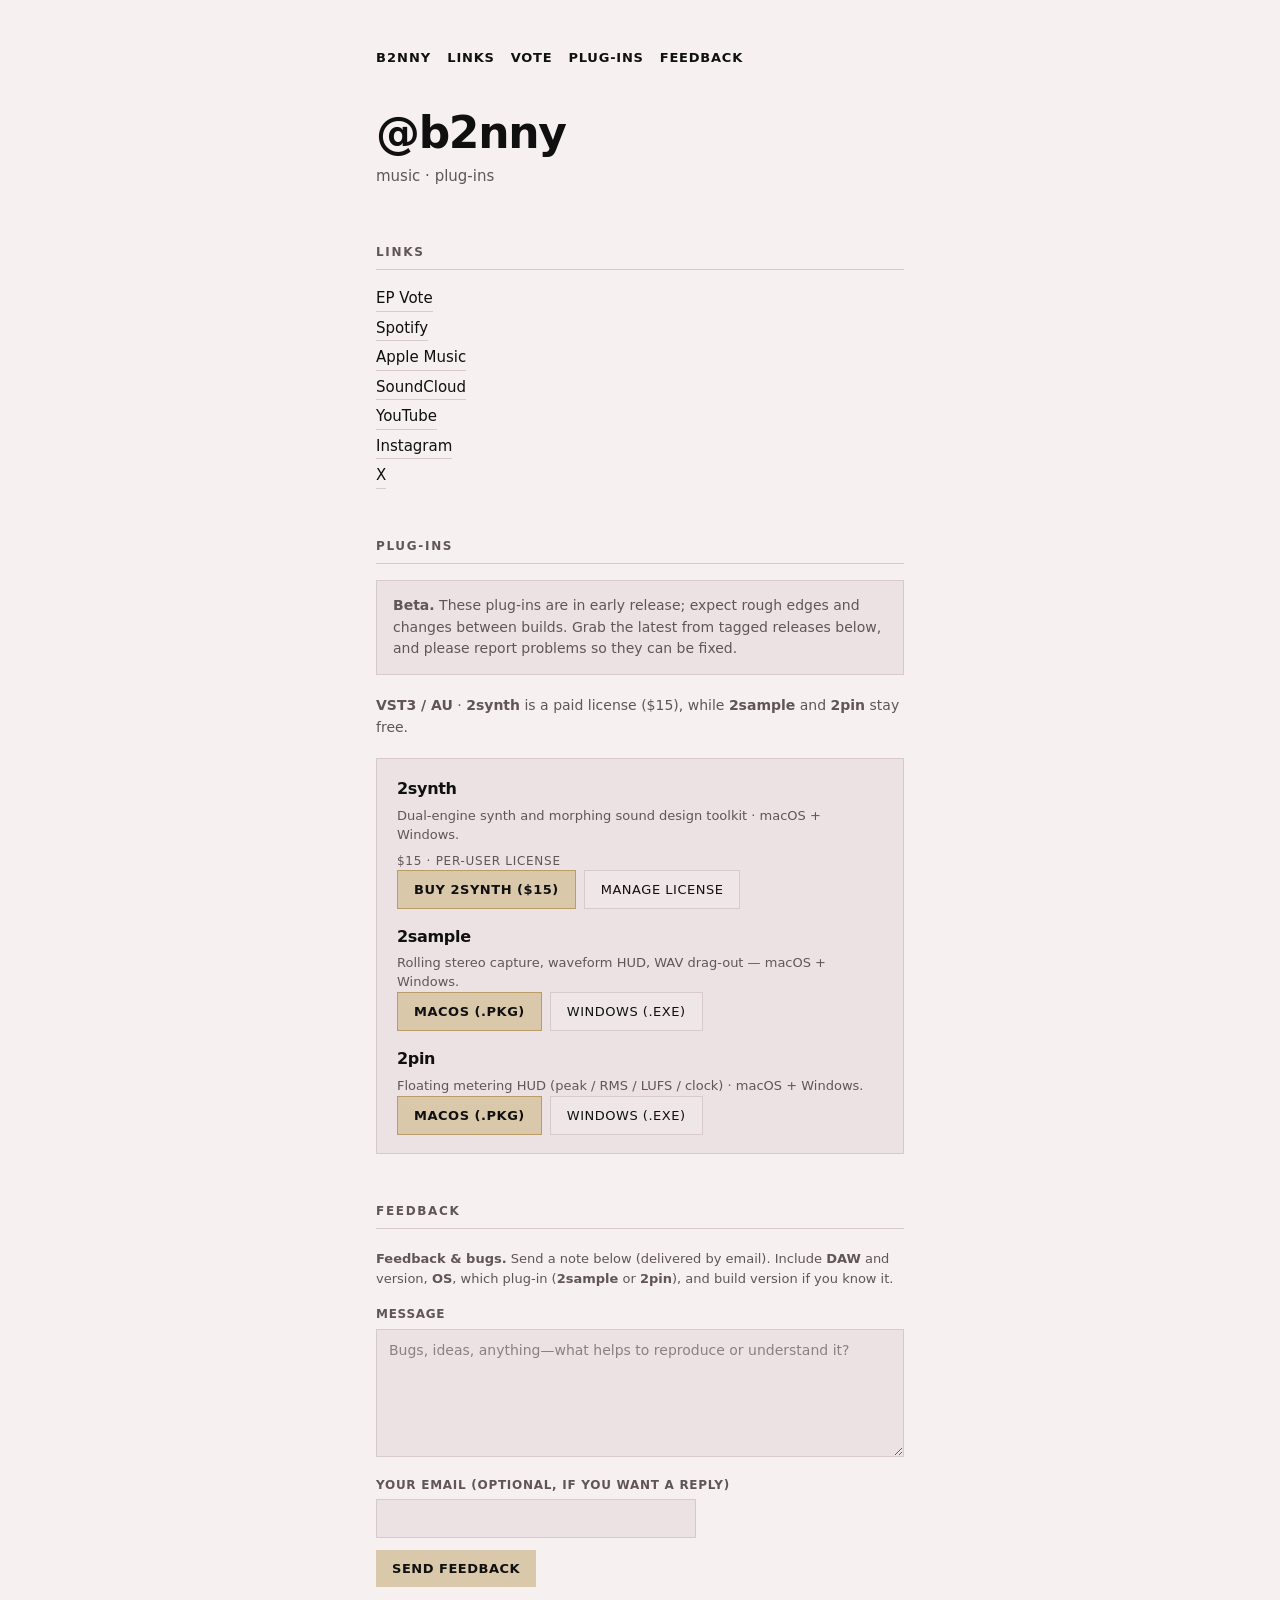
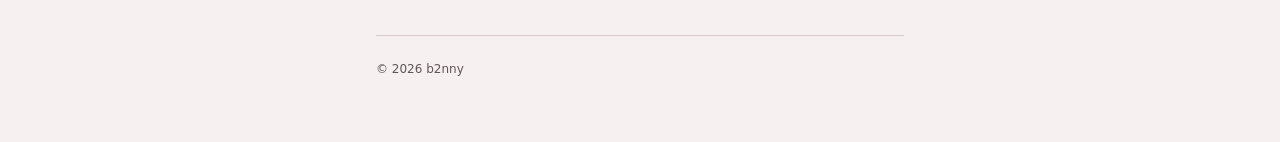
==== index.html @ 55141c44 "Apply random cohesive themes site-wide and remove custom cursor" ====
<!DOCTYPE html>
<html lang="en">
<head>
  <meta charset="utf-8" />
  <meta name="viewport" content="width=device-width, initial-scale=1" />
  <title>b2nny</title>
  <meta name="description" content="b2nny — links and beta 2Plugins (2sample, 2pin) VST3/AU downloads. Report bugs and ideas on GitHub." />
  <meta name="theme-color" content="#f2f0ed" />
  <meta name="robots" content="index,follow" />
  <link rel="canonical" href="https://b2nny.com/" />
  <meta property="og:type" content="website" />
  <meta property="og:site_name" content="b2nny" />
  <meta property="og:url" content="https://b2nny.com/" />
  <meta property="og:title" content="b2nny" />
  <meta property="og:description" content="Links and beta 2Plugins downloads. Feedback welcome on GitHub." />
  <meta property="og:image" content="https://b2nny.com/Screenshot%202025-10-23%20180721.png" />
  <meta name="twitter:card" content="summary_large_image" />
  <meta name="twitter:title" content="b2nny" />
  <meta name="twitter:description" content="Links and beta 2Plugins downloads. Feedback welcome on GitHub." />
  <!-- Add your UUID from https://web3forms.com (no activation page for visitors) -->
  <meta name="b2nny-web3forms-access-key" content="2c10aa19-7c0e-404c-968b-5209ef019692" />
  <meta name="b2nny-2synth-checkout-url" content="https://buy.stripe.com/28EfZh1k73YWacIekP1B600" />
  <meta name="b2nny-2synth-license-url" content="https://b2nny.com/license.html" />
  <script src="/theme.js"></script>
  <link rel="icon" href="data:image/svg+xml,%3Csvg xmlns='http://www.w3.org/2000/svg' viewBox='0 0 32 32'%3E%3Crect width='32' height='32' fill='%23fff' stroke='%23000' stroke-width='2'/%3E%3Cpath d='M8 20c4 4 12 4 16 0' fill='none' stroke='%23000' stroke-width='2' stroke-linecap='round'/%3E%3Ccircle cx='12' cy='12' r='2' fill='%23000'/%3E%3Ccircle cx='20' cy='12' r='2' fill='%23000'/%3E%3C/svg%3E" />
  <style>
    :root {
      --bg: #f2f0ed;
      --fg: #101010;
      --muted: #5f5953;
      --line: #d7d1ca;
      --line-strong: #bdb3a7;
      --surface: #e5e1dc;
      --surface-alt: #cac2b9;
      --accent-soft: #d8d0c8;
      --accent: #bdb3a7;
      --accent-strong: #9f9385;
      --control-bg: #e5e1dc;
      --control-bg-hover: #d8d0c8;
      --control-border: #d7d1ca;
      --control-border-strong: #bdb3a7;
      --control-focus: #9f9385;
      --ease: cubic-bezier(0.22, 1, 0.36, 1);
    }

    *, *::before, *::after { box-sizing: border-box; margin: 0; padding: 0; }
    html { scroll-behavior: smooth; }
    body {
      font-family: system-ui, -apple-system, BlinkMacSystemFont, "Segoe UI", sans-serif;
      background: var(--bg);
      color: var(--fg);
      line-height: 1.5;
      -webkit-font-smoothing: antialiased;
      min-height: 100vh;
    }

    .wrap {
      position: relative;
      z-index: 1;
      max-width: 36rem;
      margin: 0 auto;
      padding: 3rem 1.5rem 4rem;
    }

    #bw-marble-canvas {
      position: fixed;
      inset: 0;
      z-index: 0;
      width: 100%;
      height: 100%;
      pointer-events: none;
    }

    .siteHeader {
      margin-bottom: 3.5rem;
    }

    .siteNav {
      display: flex;
      flex-wrap: wrap;
      align-items: center;
      gap: 0.5rem 1rem;
      margin-bottom: 2.5rem;
      font-size: 0.8125rem;
      letter-spacing: 0.06em;
      text-transform: uppercase;
      font-weight: 600;
    }
    .siteNav a {
      color: var(--fg);
      text-decoration: none;
      border-bottom: 1px solid transparent;
      transition: border-color 0.2s var(--ease), opacity 0.2s var(--ease);
    }
    .siteNav a:hover,
    .siteNav a:focus-visible {
      border-bottom-color: var(--fg);
    }
    .siteNavBrand { letter-spacing: 0.08em; }

    h1 {
      font-size: clamp(2rem, 6vw, 2.75rem);
      font-weight: 700;
      letter-spacing: -0.03em;
      line-height: 1.1;
      margin-bottom: 0.5rem;
    }

    .tagline {
      font-size: 0.9375rem;
      color: var(--muted);
    }

    .bw-section {
      margin-bottom: 3rem;
    }
    .bw-section:last-of-type {
      margin-bottom: 2rem;
    }

    .bw-section h2 {
      font-size: 0.75rem;
      font-weight: 600;
      letter-spacing: 0.14em;
      text-transform: uppercase;
      color: var(--muted);
      margin-bottom: 1rem;
      padding-bottom: 0.5rem;
      border-bottom: 1px solid var(--line);
    }

    .linkList {
      list-style: none;
    }
    .linkList li { margin-bottom: 0.25rem; }
    .linkList a {
      color: var(--fg);
      text-decoration: none;
      border-bottom: 1px solid var(--line);
      font-size: 0.9375rem;
      transition: border-color 0.2s var(--ease), color 0.2s var(--ease);
      display: inline-block;
      padding-bottom: 1px;
    }
    .linkList a:hover,
    .linkList a:focus-visible {
      border-bottom-color: var(--fg);
    }

    .pluginBetaNote {
      font-size: 0.875rem;
      color: var(--muted);
      margin-bottom: 1.25rem;
      line-height: 1.55;
      border: 1px solid var(--control-border);
      padding: 0.875rem 1rem;
      background: color-mix(in srgb, var(--control-bg) 72%, var(--bg));
    }

    .pluginStoreIntro {
      font-size: 0.875rem;
      color: var(--muted);
      margin-bottom: 1.25rem;
      line-height: 1.55;
    }

    .pluginFeedback {
      font-size: 0.8125rem;
      color: var(--muted);
      margin-top: 1.25rem;
      line-height: 1.55;
    }
    .pluginFeedback a {
      color: var(--fg);
      text-decoration: none;
      border-bottom: 1px solid var(--line);
      transition: border-color 0.2s var(--ease);
    }
    .pluginFeedback a:hover,
    .pluginFeedback a:focus-visible {
      border-bottom-color: var(--fg);
    }

    #feedback:focus,
    #feedback:focus-visible {
      outline: none;
    }

    /* Browsers outline :target (#fragment); Web3Forms returns with #feedback unless we strip it — hide ring anyway */
    #feedback:target {
      outline: none;
      box-shadow: none;
    }

    .pluginFeedbackForm {
      margin-top: 1rem;
      max-width: 100%;
      position: relative;
    }
    .pluginFeedbackForm label {
      display: block;
      font-size: 0.75rem;
      font-weight: 600;
      letter-spacing: 0.06em;
      text-transform: uppercase;
      color: var(--muted);
      margin-bottom: 0.35rem;
    }
    .pluginFeedbackForm textarea {
      width: 100%;
      min-height: 8rem;
      padding: 0.65rem 0.75rem;
      font: inherit;
      font-size: 0.875rem;
      line-height: 1.5;
      border: 1px solid var(--control-border);
      background: color-mix(in srgb, var(--control-bg) 68%, var(--bg));
      color: var(--fg);
      resize: vertical;
      margin-bottom: 0.75rem;
      transition: border-color 0.2s var(--ease), background 0.2s var(--ease);
    }
    .pluginFeedbackForm textarea::placeholder {
      color: color-mix(in srgb, var(--muted) 72%, var(--bg));
    }
    .pluginFeedbackForm textarea:focus {
      outline: none;
      border-color: var(--control-focus);
      background: color-mix(in srgb, var(--control-bg) 52%, var(--bg));
    }
    .pluginFeedbackForm .feedbackRowOptional {
      margin-bottom: 0.75rem;
    }
    .pluginFeedbackForm input[type="email"] {
      width: 100%;
      max-width: 20rem;
      padding: 0.5rem 0.65rem;
      font: inherit;
      font-size: 0.875rem;
      border: 1px solid var(--control-border);
      background: color-mix(in srgb, var(--control-bg) 68%, var(--bg));
      color: var(--fg);
      transition: border-color 0.2s var(--ease), background 0.2s var(--ease);
    }
    .pluginFeedbackForm input[type="email"]:focus {
      outline: none;
      border-color: var(--control-focus);
      background: color-mix(in srgb, var(--control-bg) 52%, var(--bg));
    }
    .pluginFeedbackForm .feedbackHoney {
      position: absolute;
      left: -9999px;
      width: 1px;
      height: 1px;
      opacity: 0;
    }
    .pluginFeedbackForm .feedbackActions {
      display: flex;
      flex-wrap: wrap;
      gap: 0.5rem;
      align-items: center;
      margin-top: 0.25rem;
    }
    .pluginFeedbackForm button[type="submit"] {
      border: none;
    }

    .feedbackThanks {
      margin-top: 0.75rem;
      font-size: 0.8125rem;
      padding: 0.65rem 0.75rem;
      border: 1px solid var(--control-border);
      line-height: 1.45;
      background: color-mix(in srgb, var(--control-bg) 72%, var(--bg));
    }

    /* Ensure feedback is visible when jumping to #feedback before IntersectionObserver runs */
    .reveal:has(#feedback:target) {
      opacity: 1 !important;
      transform: none !important;
    }

    .pluginShelf {
      display: flex;
      flex-direction: column;
      gap: 1rem;
    }

    .pluginShelf {

      border: 1px solid var(--control-border);
      padding: 1.125rem 1.25rem;
      background: color-mix(in srgb, var(--control-bg) 72%, var(--bg));
    }

    .releaseTitle {
      font-size: 1rem;
      font-weight: 600;
      letter-spacing: -0.02em;
    }
    .releaseMeta {
      font-size: 0.8125rem;
      color: var(--muted);
      margin-top: 0.35rem;
      line-height: 1.45;
    }
    .releasePrice {
      margin-top: 0.45rem;
      font-size: 0.75rem;
      letter-spacing: 0.06em;
      text-transform: uppercase;
      color: var(--muted);
    }
    .pluginDlRow {
      display: flex;
      flex-wrap: wrap;
      gap: 0.5rem;
      margin-top: 1rem;
      align-items: center;
    }

    .releaseActions {
      margin-top: 0;
    }

    .btn {
      display: inline-flex;
      align-items: center;
      justify-content: center;
      font: inherit;
      cursor: pointer;
      text-decoration: none;
      padding: 0.55rem 1rem;
      font-size: 0.8125rem;
      font-weight: 600;
      letter-spacing: 0.04em;
      text-transform: uppercase;
      border: 1px solid var(--control-border-strong);
      background: var(--control-bg);
      color: var(--fg);
      transition: background 0.2s var(--ease), border-color 0.2s var(--ease), color 0.2s var(--ease);
    }
    .btn:hover,
    .btn:focus-visible {
      border-color: var(--control-focus);
      background: var(--control-bg-hover);
      color: var(--fg);
    }

    .btn--primary {
      border-color: var(--accent);
      background: var(--accent-soft);
      color: var(--fg);
    }
    .btn--primary:hover,
    .btn--primary:focus-visible {
      background: var(--accent);
      color: var(--fg);
      border-color: var(--accent-strong);
    }

    .btn--ghost {
      border-color: var(--control-border);
      background: color-mix(in srgb, var(--control-bg) 48%, var(--bg));
      font-weight: 500;
    }
    .btn--ghost:hover,
    .btn--ghost:focus-visible {
      border-color: var(--fg);
    }

    .siteFooter {
      margin-top: 3rem;
      padding-top: 1.5rem;
      border-top: 1px solid var(--line);
      font-size: 0.75rem;
      color: var(--muted);
      /* Soft halo so type stays legible over marbles without a footer “card” */
      text-shadow:
        0 0 1px var(--bg),
        0 0 12px var(--bg),
        0 0 24px var(--bg),
        0 1px 2px var(--bg);
    }

    .reveal {
      opacity: 0;
      transform: translateY(12px);
      transition: opacity 0.65s var(--ease), transform 0.65s var(--ease);
    }
    .reveal.is-visible {
      opacity: 1;
      transform: translateY(0);
    }

    @media (prefers-reduced-motion: reduce) {
      .reveal {
        opacity: 1 !important;
        transform: none !important;
        transition: none !important;
      }
      #bw-marble-canvas {
        display: none !important;
      }
    }

  </style>
</head>
<body>
  <canvas id="bw-marble-canvas" aria-hidden="true"></canvas>

  <main class="wrap" id="top">
    <header class="siteHeader">
      <nav class="siteNav" aria-label="Primary">
        <a class="siteNavBrand" href="#top">b2nny</a>
        <a href="#links">links</a>
        <a href="/vote/">vote</a>
        <a href="#plugins">plug-ins</a>
        <a href="#feedback">feedback</a>
      </nav>
      <h1>@b2nny</h1>
      <p class="tagline">music · plug-ins</p>
    </header>

    <section class="bw-section reveal" id="links" aria-label="Links">
      <h2>links</h2>
      <ul class="linkList">
        <li><a href="/vote/">EP Vote</a></li>
        <li><a href="https://open.spotify.com/artist/2tbEf5RXMJ4XXwssBVlJ2B" target="_blank" rel="noopener">Spotify</a></li>
        <li><a href="https://music.apple.com/us/artist/b2nny/1541506202" target="_blank" rel="noopener">Apple Music</a></li>
        <li><a href="https://soundcloud.com/b2nny" target="_blank" rel="noopener">SoundCloud</a></li>
        <li><a href="https://www.youtube.com/channel/UCfdQotfDZTGMygO-wCEGX5g" target="_blank" rel="noopener">YouTube</a></li>
        <li><a href="https://instagram.com/b2nnyy" target="_blank" rel="noopener">Instagram</a></li>
        <li><a href="https://x.com/b2nnny" target="_blank" rel="noopener">X</a></li>
      </ul>
    </section>

    <section class="bw-section reveal" id="plugins" aria-label="Plug-ins">
      <h2>plug-ins</h2>

      <p class="pluginBetaNote">
        <strong>Beta.</strong> These plug-ins are in early release; expect rough edges and changes between builds. Grab the latest from tagged releases below, and please report problems so they can be fixed.
      </p>

      <p class="pluginStoreIntro">
        <strong>VST3 / AU</strong> · <strong>2synth</strong> is a paid license ($15), while <strong>2sample</strong> and <strong>2pin</strong> stay free.
      </p>

      <div class="pluginShelf">
        <div class="bw-card releaseCard">
          <div class="releaseTitle">2synth</div>
          <div class="releaseMeta">Dual-engine synth and morphing sound design toolkit · macOS + Windows.</div>
          <div class="releasePrice">$15 · per-user license</div>
          <div class="releaseActions pluginDlRow">
            <a class="btn btn--primary magnetic" id="buy-2synth-btn" href="#" target="_blank" rel="noopener">Buy 2synth ($15)</a>
            <a class="btn btn--ghost magnetic" id="license-2synth-btn" href="#" target="_blank" rel="noopener">Manage license</a>
          </div>
        </div>

        <div class="bw-card releaseCard">
          <div class="releaseTitle">2sample</div>
          <div class="releaseMeta">Rolling stereo capture, waveform HUD, WAV drag-out — macOS + Windows.</div>
          <div class="releaseActions pluginDlRow">
            <a class="btn btn--primary magnetic" href="/downloads/2sample-macOS-Installer.pkg" download="2sample-macOS-Installer.pkg">macOS (.pkg)</a>
            <a class="btn btn--ghost magnetic" href="/downloads/2sample-Windows-Installer.exe" download="2sample-Windows-Installer.exe">Windows (.exe)</a>
          </div>
        </div>

        <div class="bw-card releaseCard">
          <div class="releaseTitle">2pin</div>
          <div class="releaseMeta">Floating metering HUD (peak / RMS / LUFS / clock) · macOS + Windows.</div>
          <div class="releaseActions pluginDlRow">
            <a class="btn btn--primary magnetic" href="/downloads/2pin-macOS-Installer.pkg" download="2pin-macOS-Installer.pkg">macOS (.pkg)</a>
            <a class="btn btn--ghost magnetic" href="/downloads/2pin-Windows-Installer.exe" download="2pin-Windows-Installer.exe">Windows (.exe)</a>
          </div>
        </div>
      </div>
    </section>

    <section class="bw-section reveal" aria-label="Feedback">
      <h2>feedback</h2>

      <div id="feedback" tabindex="-1">
        <p class="pluginFeedback feedbackIntro">
          <strong>Feedback &amp; bugs.</strong>
          Send a note below (delivered by email). Include <strong>DAW</strong> and version, <strong>OS</strong>, which plug-in (<strong>2sample</strong> or <strong>2pin</strong>), and build version if you know it.
        </p>

        <form class="pluginFeedbackForm" id="plugin-feedback-form" method="POST" action="https://api.web3forms.com/submit">
          <input type="hidden" name="access_key" id="web3forms-access-key" value="" autocomplete="off" />
          <input type="hidden" name="subject" value="b2nny.com plugin feedback" />
          <input type="hidden" name="redirect" value="https://b2nny.com/?feedback=sent" />
          <input type="text" name="botcheck" class="feedbackHoney" value="" autocomplete="off" tabindex="-1" aria-hidden="true" />

          <label for="feedback-message">Message</label>
          <textarea id="feedback-message" name="message" required maxlength="10000" placeholder="Bugs, ideas, anything—what helps to reproduce or understand it?"></textarea>

          <div class="feedbackRowOptional">
            <label for="feedback-email">Your email (optional, if you want a reply)</label>
            <input type="email" id="feedback-email" name="email" autocomplete="email" inputmode="email" />
          </div>

          <div class="feedbackActions">
            <button type="submit" class="btn btn--primary magnetic">Send feedback</button>
          </div>
        </form>
        <p id="feedback-thanks" class="feedbackThanks" hidden role="status">Thanks—your message was sent. If you left an email, I may follow up.</p>
      </div>
    </section>

    <footer class="siteFooter">
      © <script>document.write(new Date().getFullYear());</script> b2nny
    </footer>
  </main>

  <script>
    (function () {
      var metaKey = document.querySelector('meta[name="b2nny-web3forms-access-key"]');
      var checkoutMeta = document.querySelector('meta[name="b2nny-2synth-checkout-url"]');
      var licenseMeta = document.querySelector('meta[name="b2nny-2synth-license-url"]');
      var formEl = document.getElementById("plugin-feedback-form");
      var keyInput = document.getElementById("web3forms-access-key");
      var buy2synthBtn = document.getElementById("buy-2synth-btn");
      var license2synthBtn = document.getElementById("license-2synth-btn");

      var checkoutUrl = checkoutMeta ? (checkoutMeta.getAttribute("content") || "").trim() : "";
      if (buy2synthBtn) {
        if (checkoutUrl) {
          buy2synthBtn.href = checkoutUrl;
        } else {
          buy2synthBtn.addEventListener("click", function (e) {
            e.preventDefault();
            window.alert("Set your Stripe Payment Link in the b2nny-2synth-checkout-url meta tag in index.html.");
          });
        }
      }

      var licenseUrl = licenseMeta ? (licenseMeta.getAttribute("content") || "").trim() : "";
      if (license2synthBtn) {
        if (licenseUrl) {
          license2synthBtn.href = licenseUrl;
        } else {
          license2synthBtn.addEventListener("click", function (e) {
            e.preventDefault();
            window.alert("Set your license portal URL in the b2nny-2synth-license-url meta tag in index.html.");
          });
        }
      }

      if (metaKey && keyInput) {
        keyInput.value = (metaKey.getAttribute("content") || "").trim();
      }
      if (formEl) {
        formEl.addEventListener("submit", function (e) {
          var key = keyInput ? keyInput.value.trim() : "";
          if (key.length < 36) {
            e.preventDefault();
            window.alert(
              "Feedback form needs a Web3Forms access key. Sign up free at https://web3forms.com and paste your key into index.html (meta b2nny-web3forms-access-key)."
            );
          }
        });
      }

      if (window.location.hash === "#feedback") {
        document.querySelectorAll(".reveal").forEach(function (el) {
          if (el.querySelector("#feedback")) el.classList.add("is-visible");
        });
      }

      if (new URLSearchParams(window.location.search).get("feedback") === "sent") {
        document.querySelectorAll(".reveal").forEach(function (el) {
          if (el.querySelector("#feedback")) el.classList.add("is-visible");
        });
        var thanks = document.getElementById("feedback-thanks");
        if (thanks) {
          thanks.hidden = false;
        }
        if (window.history && window.history.replaceState) {
          window.history.replaceState(null, "", window.location.pathname + "?feedback=sent");
        }
        if (thanks && thanks.scrollIntoView) {
          thanks.scrollIntoView({ behavior: "smooth", block: "nearest" });
        }
      }

      var reduce = window.matchMedia("(prefers-reduced-motion: reduce)").matches;
      var enableMarbles = false;
      try {
        var loadCount =
          parseInt(localStorage.getItem("b2nny_site_load_count") || "0", 10) + 1;
        localStorage.setItem("b2nny_site_load_count", String(loadCount));
        enableMarbles = loadCount % 100 === 0;
      } catch (errLocal) {}
      if (reduce) {
        enableMarbles = false;
      }

      var marblePointer = { x: 0, y: 0, valid: false };

      if (!reduce) {
        if (enableMarbles) {
          window.addEventListener(
            "pointermove",
            function (e) {
              var pt = e.pointerType;
              if (pt && pt !== "mouse" && pt !== "pen") {
                return;
              }
              marblePointer.x = e.clientX;
              marblePointer.y = e.clientY;
              marblePointer.valid = true;
            },
            { passive: true }
          );
        }

        if (!enableMarbles) {
          var marbleCanvasEl = document.getElementById("bw-marble-canvas");
          if (marbleCanvasEl) {
            marbleCanvasEl.style.display = "none";
          }
        } else {
        (function initMarbleCanvas() {
          var canvas = document.getElementById("bw-marble-canvas");
          if (!canvas || !canvas.getContext) {
            return;
          }
          var ctx = canvas.getContext("2d");
          var W = 0;
          var H = 0;
          var balls = [];
          var BALL_COUNT_MIN = 110;
          var BALL_COUNT_MAX = 240;
          var BALL_AREA_DIVISOR = 7600;
          var GRAVITY = 2200;
          var AIR_DRAG = 0.99935;
          var REST_WALL = 0.93;
          var REST_BALL = 0.92;
          var GROUND_LAUNCH_VY_MIN = 1500;
          var GROUND_LAUNCH_VY_EXTRA = 1000;
          var GROUND_LAUNCH_VX_SPREAD = 1600;
          var OFFSCREEN_MARGIN = 120;
          var REPULSE_R = 118;
          var REPULSE_ACCEL = 15500;
          var SUBSTEPS = 6;
          var fg = getComputedStyle(document.documentElement).getPropertyValue("--fg").trim() || "#0a0a0a";

          function resize() {
            var dpr = window.devicePixelRatio || 1;
            W = window.innerWidth;
            H = window.innerHeight;
            canvas.width = Math.max(1, Math.floor(W * dpr));
            canvas.height = Math.max(1, Math.floor(H * dpr));
            canvas.style.width = W + "px";
            canvas.style.height = H + "px";
            ctx.setTransform(dpr, 0, 0, dpr, 0, 0);
          }

          function spawn() {
            balls.length = 0;
            var area = W * H;
            var n = Math.min(
              BALL_COUNT_MAX,
              Math.max(BALL_COUNT_MIN, Math.round(area / BALL_AREA_DIVISOR))
            );
            for (var i = 0; i < n; i++) {
              var r = 6 + Math.random() * 7;
              balls.push({
                x: Math.random() * W,
                y: -30 - Math.random() * 280,
                vx: (Math.random() - 0.5) * 120,
                vy: (Math.random() - 0.5) * 40,
                r: r,
                m: r * r,
              });
            }
          }

          function resolveBallBall(a, b) {
            var dx = b.x - a.x;
            var dy = b.y - a.y;
            var distSq = dx * dx + dy * dy;
            var minD = a.r + b.r;
            var minDSq = minD * minD;
            if (distSq >= minDSq || distSq < 1e-6) {
              return;
            }
            var dist = Math.sqrt(distSq);
            var nx = dx / dist;
            var ny = dy / dist;
            var overlap = minD - dist;
            var invMassSum = 1 / (a.m + b.m);
            var sx = nx * overlap * 0.5;
            var sy = ny * overlap * 0.5;
            a.x -= sx * (b.m * invMassSum * 2);
            a.y -= sy * (b.m * invMassSum * 2);
            b.x += sx * (a.m * invMassSum * 2);
            b.y += sy * (a.m * invMassSum * 2);

            var rvx = b.vx - a.vx;
            var rvy = b.vy - a.vy;
            var relN = rvx * nx + rvy * ny;
            if (relN > 0) {
              return;
            }
            var e = REST_BALL;
            var j = -(1 + e) * relN / (1 / a.m + 1 / b.m);
            var ix = j * nx;
            var iy = j * ny;
            a.vx -= ix / a.m;
            a.vy -= iy / a.m;
            b.vx += ix / b.m;
            b.vy += iy / b.m;
          }

          function step(dt) {
            var i;
            var j;
            for (i = 0; i < balls.length; i++) {
              var b = balls[i];
              b.vy += GRAVITY * dt;
              b.vx *= AIR_DRAG;
              b.vy *= AIR_DRAG;

              if (marblePointer.valid) {
                var px = marblePointer.x;
                var py = marblePointer.y;
                var ddx = b.x - px;
                var ddy = b.y - py;
                var dist = Math.sqrt(ddx * ddx + ddy * ddy);
                if (dist < REPULSE_R && dist > 0.5) {
                  var u = 1 - dist / REPULSE_R;
                  var f = REPULSE_ACCEL * u * u * u;
                  var inv = f / dist;
                  b.vx += ddx * inv * dt;
                  b.vy += ddy * inv * dt;
                }
              }

              b.x += b.vx * dt;
              b.y += b.vy * dt;
            }

            for (i = 0; i < balls.length; i++) {
              var bb = balls[i];
              if (bb.x < bb.r) {
                bb.x = bb.r;
                bb.vx = -bb.vx * REST_WALL;
              } else if (bb.x > W - bb.r) {
                bb.x = W - bb.r;
                bb.vx = -bb.vx * REST_WALL;
              }
              if (bb.y < bb.r) {
                bb.y = bb.r;
                bb.vy = -bb.vy * REST_WALL;
              }
              if (bb.y > H - bb.r) {
                bb.y = H - bb.r;
                bb.vy = -(GROUND_LAUNCH_VY_MIN + Math.random() * GROUND_LAUNCH_VY_EXTRA);
                bb.vx = bb.vx * 0.35 + (Math.random() - 0.5) * GROUND_LAUNCH_VX_SPREAD;
              }
            }

            var pass;
            for (pass = 0; pass < 2; pass++) {
              for (i = 0; i < balls.length; i++) {
                for (j = i + 1; j < balls.length; j++) {
                  resolveBallBall(balls[i], balls[j]);
                }
              }
            }

            var m = OFFSCREEN_MARGIN;
            for (i = balls.length - 1; i >= 0; i--) {
              var o = balls[i];
              if (
                o.x + o.r < -m ||
                o.x - o.r > W + m ||
                o.y + o.r < -m ||
                o.y - o.r > H + m
              ) {
                balls.splice(i, 1);
              }
            }
          }

          function draw() {
            ctx.clearRect(0, 0, W, H);
            ctx.fillStyle = fg;
            var i;
            for (i = 0; i < balls.length; i++) {
              var b = balls[i];
              ctx.beginPath();
              ctx.arc(b.x, b.y, b.r, 0, Math.PI * 2);
              ctx.fill();
            }
          }

          var last = performance.now();
          function frame(now) {
            var dt = Math.min(1 / 30, (now - last) / 1000);
            last = now;
            var h = dt / SUBSTEPS;
            var s;
            for (s = 0; s < SUBSTEPS; s++) {
              step(h);
            }
            draw();
            requestAnimationFrame(frame);
          }

          resize();
          spawn();
          window.addEventListener("resize", function () {
            resize();
            spawn();
          });
          requestAnimationFrame(frame);
        })();
        }

        var els = document.querySelectorAll(".reveal");
        if (els.length && "IntersectionObserver" in window) {
          var io = new IntersectionObserver(
            function (entries) {
              entries.forEach(function (entry) {
                if (entry.isIntersecting) {
                  entry.target.classList.add("is-visible");
                }
              });
            },
            { root: null, rootMargin: "0px 0px -8% 0px", threshold: 0 }
          );
          els.forEach(function (el) {
            io.observe(el);
          });
        } else {
          els.forEach(function (el) {
            el.classList.add("is-visible");
          });
        }

        document.querySelectorAll(".magnetic").forEach(function (btn) {
          btn.addEventListener("mousemove", function (e) {
            var r = btn.getBoundingClientRect();
            var ox = ((e.clientX - r.left) / r.width - 0.5) * 10;
            var oy = ((e.clientY - r.top) / r.height - 0.5) * 10;
            btn.style.transform = "translate(" + ox + "px, " + oy + "px)";
          });
          btn.addEventListener("mouseleave", function () {
            btn.style.transform = "";
          });
        });
      }
    })();

  </script>
</body>
</html>
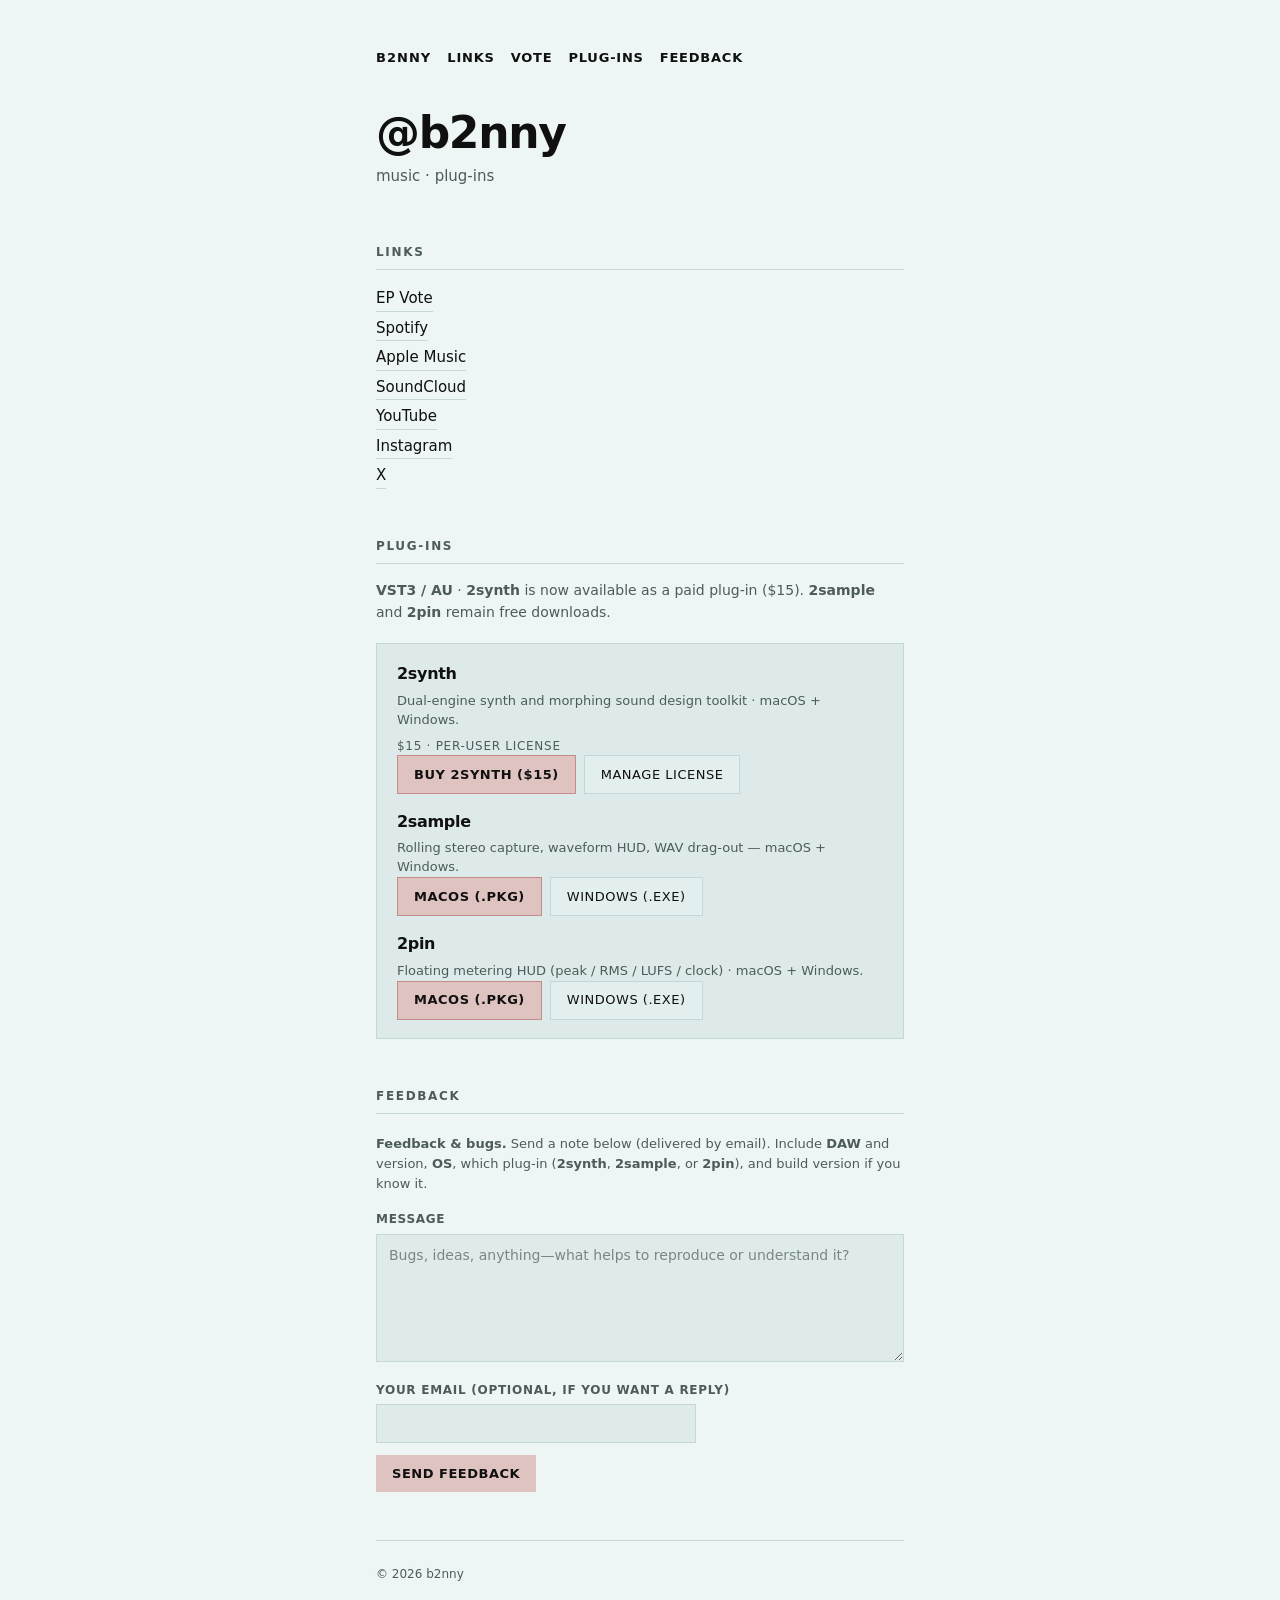
==== commit 4fbfe7df: "Include 2synth in feedback copy" ====
--- a/index.html
+++ b/index.html
@@ -4,7 +4,7 @@
   <meta charset="utf-8" />
   <meta name="viewport" content="width=device-width, initial-scale=1" />
   <title>b2nny</title>
-  <meta name="description" content="b2nny — links and beta 2Plugins (2sample, 2pin) VST3/AU downloads. Report bugs and ideas on GitHub." />
+  <meta name="description" content="b2nny — music + 2Plugins. Buy 2synth ($15) and download 2sample + 2pin free (VST3/AU for macOS and Windows)." />
   <meta name="theme-color" content="#f2f0ed" />
   <meta name="robots" content="index,follow" />
   <link rel="canonical" href="https://b2nny.com/" />
@@ -12,11 +12,11 @@
   <meta property="og:site_name" content="b2nny" />
   <meta property="og:url" content="https://b2nny.com/" />
   <meta property="og:title" content="b2nny" />
-  <meta property="og:description" content="Links and beta 2Plugins downloads. Feedback welcome on GitHub." />
+  <meta property="og:description" content="Buy 2synth ($15) and download 2sample + 2pin free. VST3/AU for macOS and Windows." />
   <meta property="og:image" content="https://b2nny.com/Screenshot%202025-10-23%20180721.png" />
   <meta name="twitter:card" content="summary_large_image" />
   <meta name="twitter:title" content="b2nny" />
-  <meta name="twitter:description" content="Links and beta 2Plugins downloads. Feedback welcome on GitHub." />
+  <meta name="twitter:description" content="Buy 2synth ($15) and download 2sample + 2pin free. VST3/AU for macOS and Windows." />
   <!-- Add your UUID from https://web3forms.com (no activation page for visitors) -->
   <meta name="b2nny-web3forms-access-key" content="2c10aa19-7c0e-404c-968b-5209ef019692" />
   <meta name="b2nny-2synth-checkout-url" content="https://buy.stripe.com/28EfZh1k73YWacIekP1B600" />
@@ -438,12 +438,8 @@
     <section class="bw-section reveal" id="plugins" aria-label="Plug-ins">
       <h2>plug-ins</h2>
 
-      <p class="pluginBetaNote">
-        <strong>Beta.</strong> These plug-ins are in early release; expect rough edges and changes between builds. Grab the latest from tagged releases below, and please report problems so they can be fixed.
-      </p>
-
       <p class="pluginStoreIntro">
-        <strong>VST3 / AU</strong> · <strong>2synth</strong> is a paid license ($15), while <strong>2sample</strong> and <strong>2pin</strong> stay free.
+        <strong>VST3 / AU</strong> · <strong>2synth</strong> is now available as a paid plug-in ($15). <strong>2sample</strong> and <strong>2pin</strong> remain free downloads.
       </p>
 
       <div class="pluginShelf">
@@ -481,10 +477,10 @@
       <h2>feedback</h2>
 
       <div id="feedback" tabindex="-1">
-        <p class="pluginFeedback feedbackIntro">
-          <strong>Feedback &amp; bugs.</strong>
-          Send a note below (delivered by email). Include <strong>DAW</strong> and version, <strong>OS</strong>, which plug-in (<strong>2sample</strong> or <strong>2pin</strong>), and build version if you know it.
-        </p>
+        <p class="pluginFeedback feedbackIntro">
+          <strong>Feedback &amp; bugs.</strong>
+          Send a note below (delivered by email). Include <strong>DAW</strong> and version, <strong>OS</strong>, which plug-in (<strong>2synth</strong>, <strong>2sample</strong>, or <strong>2pin</strong>), and build version if you know it.
+        </p>
 
         <form class="pluginFeedbackForm" id="plugin-feedback-form" method="POST" action="https://api.web3forms.com/submit">
           <input type="hidden" name="access_key" id="web3forms-access-key" value="" autocomplete="off" />
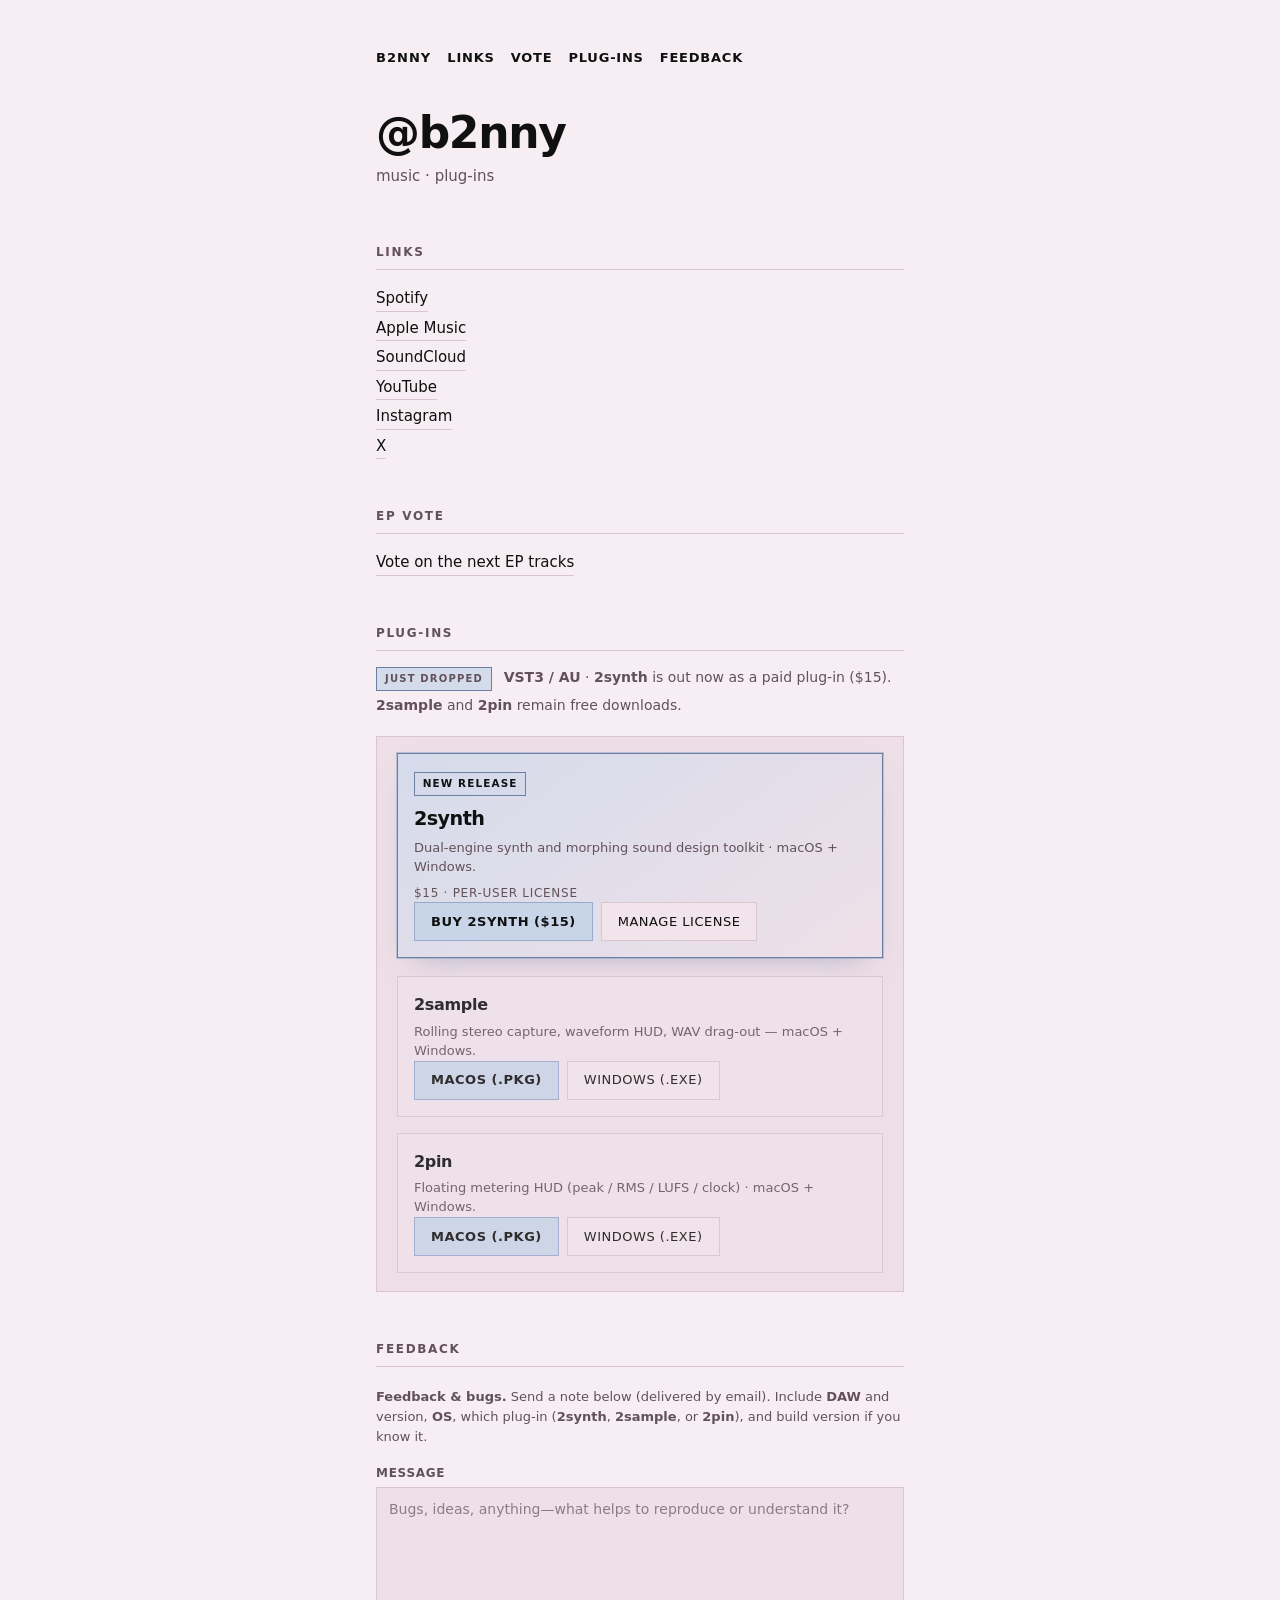
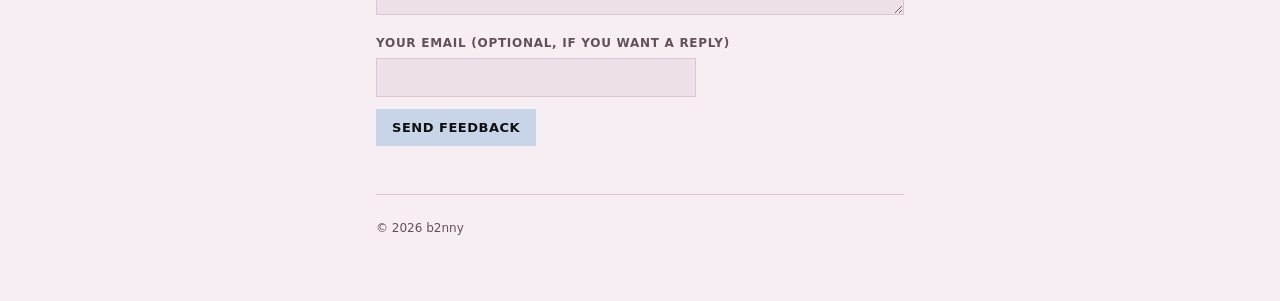
==== commit 0e39ddda: "Highlight 2synth release and separate EP vote section" ====
--- a/index.html
+++ b/index.html
@@ -162,7 +162,19 @@
       color: var(--muted);
       margin-bottom: 1.25rem;
       line-height: 1.55;
-    }
+    }
+    .pluginStoreIntroBadge {
+      display: inline-block;
+      margin-right: 0.45rem;
+      margin-bottom: 0.25rem;
+      padding: 0.2rem 0.5rem;
+      font-size: 0.625rem;
+      font-weight: 700;
+      letter-spacing: 0.12em;
+      text-transform: uppercase;
+      border: 1px solid var(--accent-strong);
+      background: color-mix(in srgb, var(--accent-soft) 74%, var(--bg));
+    }
 
     .pluginFeedback {
       font-size: 0.8125rem;
@@ -293,11 +305,45 @@
       background: color-mix(in srgb, var(--control-bg) 72%, var(--bg));
     }
 
-    .releaseTitle {
-      font-size: 1rem;
-      font-weight: 600;
-      letter-spacing: -0.02em;
-    }
+    .releaseTitle {
+      font-size: 1rem;
+      font-weight: 600;
+      letter-spacing: -0.02em;
+    }
+    .releaseCard {
+      border: 1px solid var(--control-border);
+      background: color-mix(in srgb, var(--control-bg) 58%, var(--bg));
+      padding: 1rem;
+      transition: transform 0.2s var(--ease), border-color 0.2s var(--ease), box-shadow 0.2s var(--ease);
+    }
+    .releaseCard:not(.releaseCard--featured) {
+      opacity: 0.86;
+    }
+    .releaseCard--featured {
+      opacity: 1;
+      border-color: var(--accent-strong);
+      background:
+        linear-gradient(145deg, color-mix(in srgb, var(--accent-soft) 72%, var(--bg)) 0%, color-mix(in srgb, var(--control-bg) 66%, var(--bg)) 100%);
+      box-shadow: 0 0 0 1px color-mix(in srgb, var(--accent) 62%, transparent), 0 14px 30px -18px color-mix(in srgb, var(--accent-strong) 58%, transparent);
+      transform: translateY(-2px);
+    }
+    .releaseCard--featured .releaseTitle {
+      font-size: 1.2rem;
+      letter-spacing: -0.03em;
+    }
+    .releaseBadge {
+      display: inline-flex;
+      align-items: center;
+      margin-bottom: 0.55rem;
+      padding: 0.2rem 0.48rem;
+      font-size: 0.65rem;
+      font-weight: 700;
+      letter-spacing: 0.11em;
+      text-transform: uppercase;
+      border: 1px solid var(--accent-strong);
+      background: color-mix(in srgb, var(--accent-soft) 72%, var(--bg));
+      color: var(--fg);
+    }
     .releaseMeta {
       font-size: 0.8125rem;
       color: var(--muted);
@@ -422,28 +468,36 @@
       <p class="tagline">music · plug-ins</p>
     </header>
 
-    <section class="bw-section reveal" id="links" aria-label="Links">
+    <section class="bw-section reveal" id="links" aria-label="Links">
       <h2>links</h2>
       <ul class="linkList">
-        <li><a href="/vote/">EP Vote</a></li>
         <li><a href="https://open.spotify.com/artist/2tbEf5RXMJ4XXwssBVlJ2B" target="_blank" rel="noopener">Spotify</a></li>
-        <li><a href="https://music.apple.com/us/artist/b2nny/1541506202" target="_blank" rel="noopener">Apple Music</a></li>
-        <li><a href="https://soundcloud.com/b2nny" target="_blank" rel="noopener">SoundCloud</a></li>
-        <li><a href="https://www.youtube.com/channel/UCfdQotfDZTGMygO-wCEGX5g" target="_blank" rel="noopener">YouTube</a></li>
-        <li><a href="https://instagram.com/b2nnyy" target="_blank" rel="noopener">Instagram</a></li>
-        <li><a href="https://x.com/b2nnny" target="_blank" rel="noopener">X</a></li>
-      </ul>
-    </section>
-
-    <section class="bw-section reveal" id="plugins" aria-label="Plug-ins">
-      <h2>plug-ins</h2>
-
+        <li><a href="https://music.apple.com/us/artist/b2nny/1541506202" target="_blank" rel="noopener">Apple Music</a></li>
+        <li><a href="https://soundcloud.com/b2nny" target="_blank" rel="noopener">SoundCloud</a></li>
+        <li><a href="https://www.youtube.com/channel/UCfdQotfDZTGMygO-wCEGX5g" target="_blank" rel="noopener">YouTube</a></li>
+        <li><a href="https://instagram.com/b2nnyy" target="_blank" rel="noopener">Instagram</a></li>
+        <li><a href="https://x.com/b2nnny" target="_blank" rel="noopener">X</a></li>
+      </ul>
+    </section>
+
+    <section class="bw-section reveal" id="vote" aria-label="EP Vote">
+      <h2>ep vote</h2>
+      <ul class="linkList">
+        <li><a href="/vote/">Vote on the next EP tracks</a></li>
+      </ul>
+    </section>
+
+    <section class="bw-section reveal" id="plugins" aria-label="Plug-ins">
+      <h2>plug-ins</h2>
+
       <p class="pluginStoreIntro">
-        <strong>VST3 / AU</strong> · <strong>2synth</strong> is now available as a paid plug-in ($15). <strong>2sample</strong> and <strong>2pin</strong> remain free downloads.
+        <span class="pluginStoreIntroBadge">Just dropped</span>
+        <strong>VST3 / AU</strong> · <strong>2synth</strong> is out now as a paid plug-in ($15). <strong>2sample</strong> and <strong>2pin</strong> remain free downloads.
       </p>
 
       <div class="pluginShelf">
-        <div class="bw-card releaseCard">
+        <div class="bw-card releaseCard releaseCard--featured">
+          <div class="releaseBadge">New release</div>
           <div class="releaseTitle">2synth</div>
           <div class="releaseMeta">Dual-engine synth and morphing sound design toolkit · macOS + Windows.</div>
           <div class="releasePrice">$15 · per-user license</div>
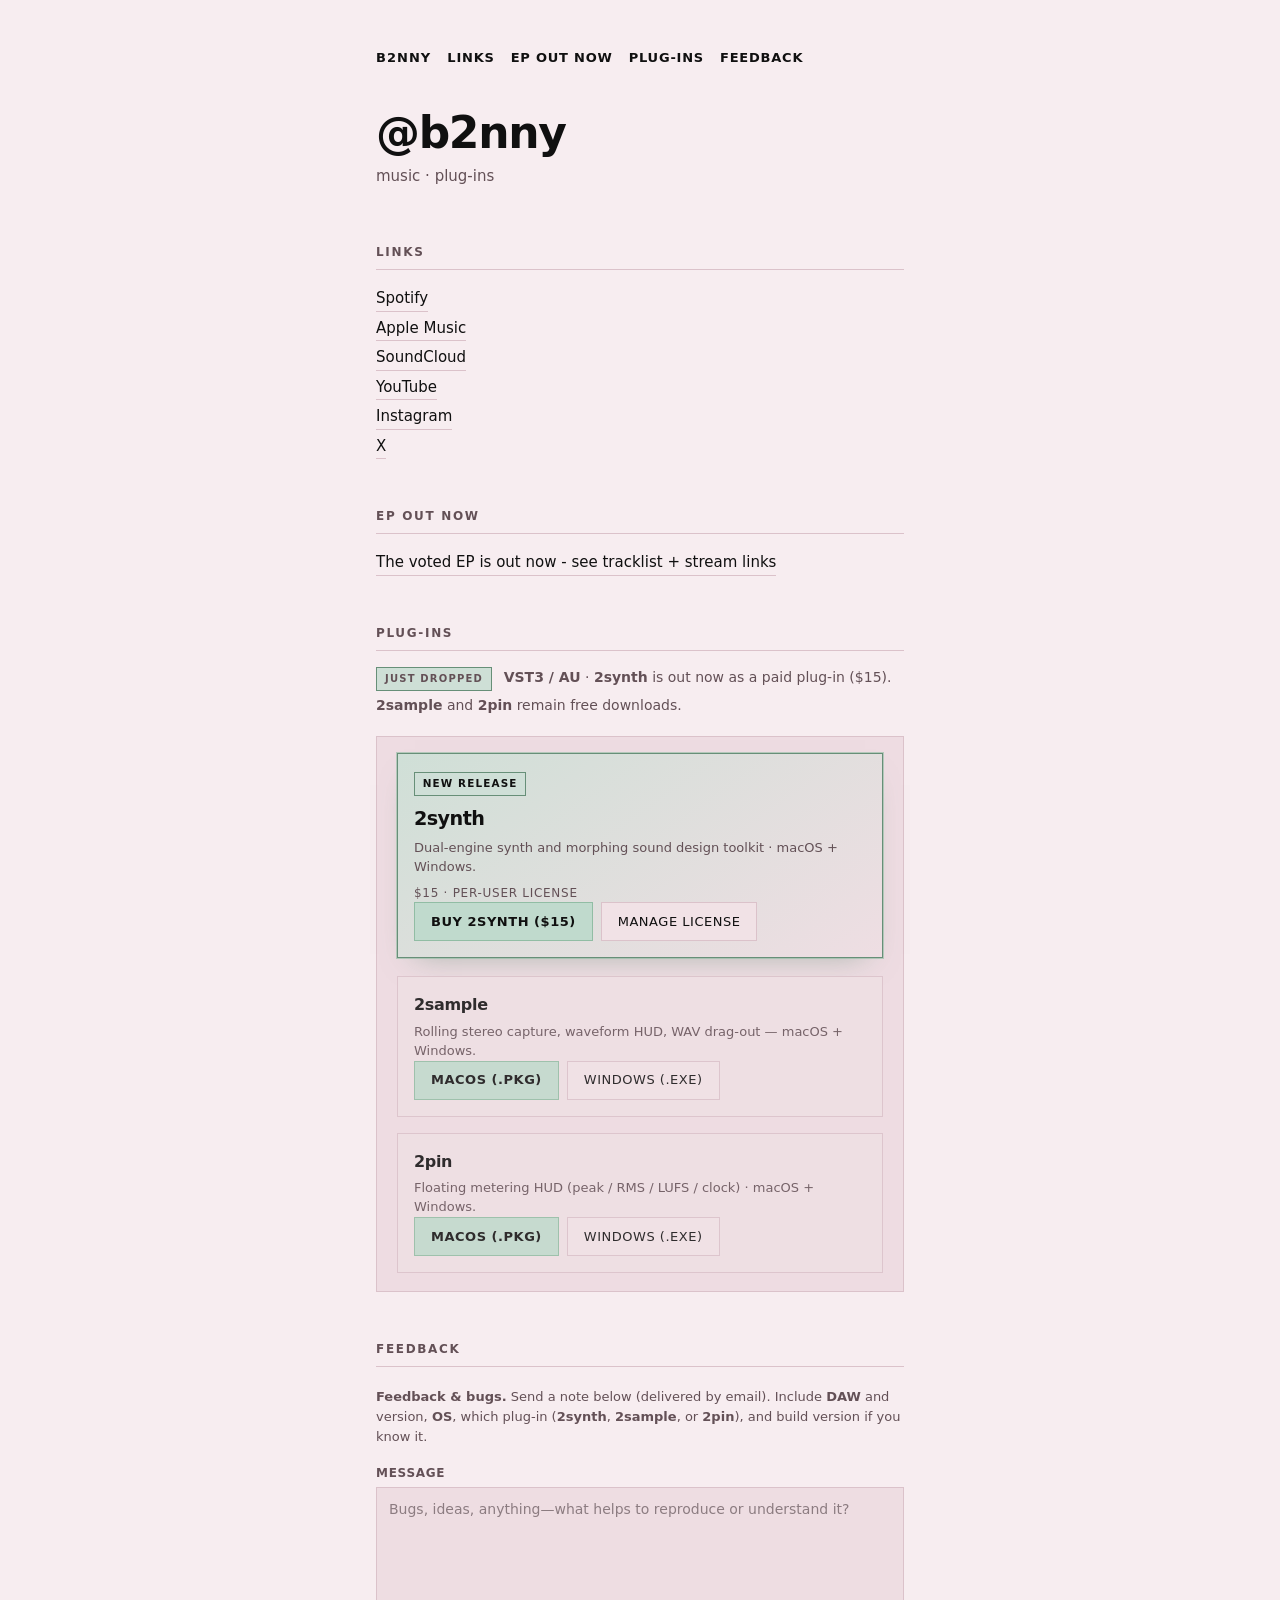
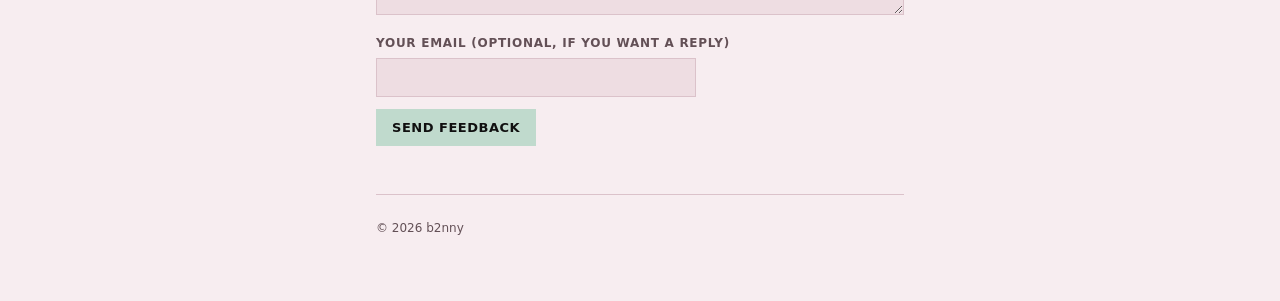
==== commit 49c38cf2: "Update EP release messaging and direct streaming links" ====
--- a/index.html
+++ b/index.html
@@ -460,7 +460,7 @@
       <nav class="siteNav" aria-label="Primary">
         <a class="siteNavBrand" href="#top">b2nny</a>
         <a href="#links">links</a>
-        <a href="/vote/">vote</a>
+        <a href="/vote/">ep out now</a>
         <a href="#plugins">plug-ins</a>
         <a href="#feedback">feedback</a>
       </nav>
@@ -480,10 +480,10 @@
       </ul>
     </section>
 
-    <section class="bw-section reveal" id="vote" aria-label="EP Vote">
-      <h2>ep vote</h2>
+    <section class="bw-section reveal" id="vote" aria-label="EP Release">
+      <h2>ep out now</h2>
       <ul class="linkList">
-        <li><a href="/vote/">Vote on the next EP tracks</a></li>
+        <li><a href="/vote/">The voted EP is out now - see tracklist + stream links</a></li>
       </ul>
     </section>
 
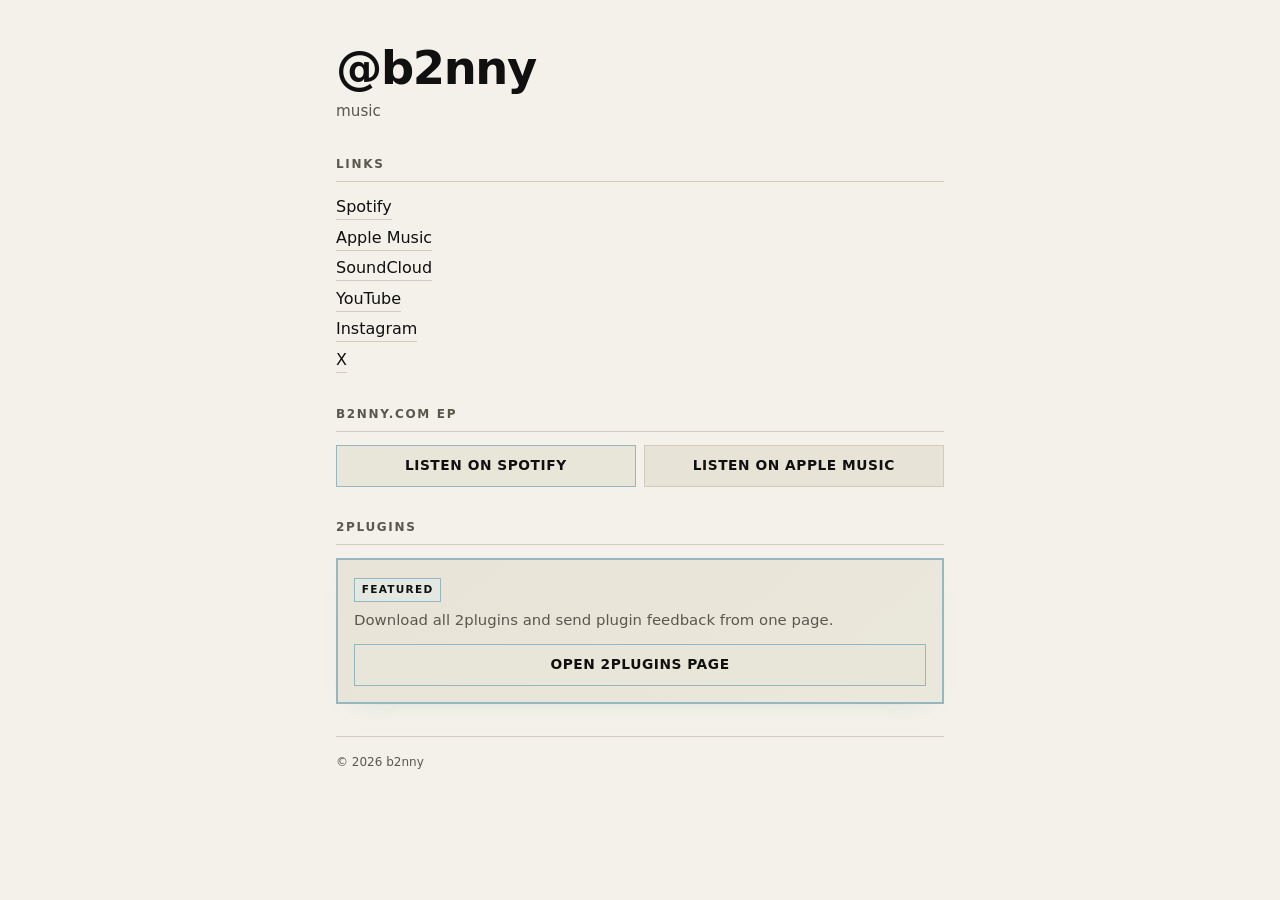
==== commit 5f041198: "Refocus site on EP and move plugin hub to dedicated page" ====
--- a/index.html
+++ b/index.html
@@ -1,474 +1,174 @@
-<!DOCTYPE html>
-<html lang="en">
-<head>
-  <meta charset="utf-8" />
-  <meta name="viewport" content="width=device-width, initial-scale=1" />
-  <title>b2nny</title>
-  <meta name="description" content="b2nny — music + 2Plugins. Buy 2synth ($15) and download 2sample + 2pin free (VST3/AU for macOS and Windows)." />
+<!DOCTYPE html>
+<html lang="en">
+<head>
+  <meta charset="utf-8" />
+  <meta name="viewport" content="width=device-width, initial-scale=1" />
+  <title>b2nny</title>
+  <meta name="description" content="b2nny official links and the new EP b2nny.com." />
   <meta name="theme-color" content="#f2f0ed" />
-  <meta name="robots" content="index,follow" />
-  <link rel="canonical" href="https://b2nny.com/" />
-  <meta property="og:type" content="website" />
-  <meta property="og:site_name" content="b2nny" />
-  <meta property="og:url" content="https://b2nny.com/" />
-  <meta property="og:title" content="b2nny" />
-  <meta property="og:description" content="Buy 2synth ($15) and download 2sample + 2pin free. VST3/AU for macOS and Windows." />
-  <meta property="og:image" content="https://b2nny.com/Screenshot%202025-10-23%20180721.png" />
-  <meta name="twitter:card" content="summary_large_image" />
+  <meta name="robots" content="index,follow" />
+  <link rel="canonical" href="https://b2nny.com/" />
+  <meta property="og:type" content="website" />
+  <meta property="og:site_name" content="b2nny" />
+  <meta property="og:url" content="https://b2nny.com/" />
+  <meta property="og:title" content="b2nny" />
+  <meta property="og:description" content="Official links and the new EP b2nny.com." />
+  <meta property="og:image" content="https://b2nny.com/Screenshot%202025-10-23%20180721.png" />
+  <meta name="twitter:card" content="summary_large_image" />
   <meta name="twitter:title" content="b2nny" />
-  <meta name="twitter:description" content="Buy 2synth ($15) and download 2sample + 2pin free. VST3/AU for macOS and Windows." />
-  <!-- Add your UUID from https://web3forms.com (no activation page for visitors) -->
-  <meta name="b2nny-web3forms-access-key" content="2c10aa19-7c0e-404c-968b-5209ef019692" />
-  <meta name="b2nny-2synth-checkout-url" content="https://buy.stripe.com/28EfZh1k73YWacIekP1B600" />
-  <meta name="b2nny-2synth-license-url" content="https://b2nny.com/license.html" />
-  <script src="/theme.js"></script>
-  <link rel="icon" href="data:image/svg+xml,%3Csvg xmlns='http://www.w3.org/2000/svg' viewBox='0 0 32 32'%3E%3Crect width='32' height='32' fill='%23fff' stroke='%23000' stroke-width='2'/%3E%3Cpath d='M8 20c4 4 12 4 16 0' fill='none' stroke='%23000' stroke-width='2' stroke-linecap='round'/%3E%3Ccircle cx='12' cy='12' r='2' fill='%23000'/%3E%3Ccircle cx='20' cy='12' r='2' fill='%23000'/%3E%3C/svg%3E" />
-  <style>
+  <meta name="twitter:description" content="Official links and the new EP b2nny.com." />
+  <script src="./theme.js"></script>
+  <style>
     :root {
       --bg: #f2f0ed;
       --fg: #101010;
       --muted: #5f5953;
       --line: #d7d1ca;
-      --line-strong: #bdb3a7;
       --surface: #e5e1dc;
-      --surface-alt: #cac2b9;
-      --accent-soft: #d8d0c8;
-      --accent: #bdb3a7;
-      --accent-strong: #9f9385;
-      --control-bg: #e5e1dc;
-      --control-bg-hover: #d8d0c8;
-      --control-border: #d7d1ca;
-      --control-border-strong: #bdb3a7;
-      --control-focus: #9f9385;
+      --accent: #9f9385;
       --ease: cubic-bezier(0.22, 1, 0.36, 1);
     }
-
-    *, *::before, *::after { box-sizing: border-box; margin: 0; padding: 0; }
-    html { scroll-behavior: smooth; }
-    body {
-      font-family: system-ui, -apple-system, BlinkMacSystemFont, "Segoe UI", sans-serif;
-      background: var(--bg);
-      color: var(--fg);
-      line-height: 1.5;
-      -webkit-font-smoothing: antialiased;
-      min-height: 100vh;
-    }
-
-    .wrap {
-      position: relative;
-      z-index: 1;
-      max-width: 36rem;
-      margin: 0 auto;
-      padding: 3rem 1.5rem 4rem;
-    }
-
-    #bw-marble-canvas {
-      position: fixed;
-      inset: 0;
-      z-index: 0;
-      width: 100%;
-      height: 100%;
-      pointer-events: none;
-    }
-
-    .siteHeader {
-      margin-bottom: 3.5rem;
-    }
-
-    .siteNav {
-      display: flex;
-      flex-wrap: wrap;
-      align-items: center;
-      gap: 0.5rem 1rem;
-      margin-bottom: 2.5rem;
-      font-size: 0.8125rem;
-      letter-spacing: 0.06em;
-      text-transform: uppercase;
-      font-weight: 600;
-    }
-    .siteNav a {
-      color: var(--fg);
-      text-decoration: none;
-      border-bottom: 1px solid transparent;
-      transition: border-color 0.2s var(--ease), opacity 0.2s var(--ease);
-    }
-    .siteNav a:hover,
-    .siteNav a:focus-visible {
-      border-bottom-color: var(--fg);
-    }
-    .siteNavBrand { letter-spacing: 0.08em; }
-
-    h1 {
-      font-size: clamp(2rem, 6vw, 2.75rem);
-      font-weight: 700;
-      letter-spacing: -0.03em;
-      line-height: 1.1;
-      margin-bottom: 0.5rem;
-    }
-
-    .tagline {
-      font-size: 0.9375rem;
-      color: var(--muted);
-    }
-
-    .bw-section {
-      margin-bottom: 3rem;
-    }
-    .bw-section:last-of-type {
-      margin-bottom: 2rem;
-    }
-
-    .bw-section h2 {
-      font-size: 0.75rem;
-      font-weight: 600;
-      letter-spacing: 0.14em;
-      text-transform: uppercase;
-      color: var(--muted);
-      margin-bottom: 1rem;
-      padding-bottom: 0.5rem;
-      border-bottom: 1px solid var(--line);
-    }
-
-    .linkList {
-      list-style: none;
-    }
-    .linkList li { margin-bottom: 0.25rem; }
-    .linkList a {
-      color: var(--fg);
-      text-decoration: none;
-      border-bottom: 1px solid var(--line);
-      font-size: 0.9375rem;
-      transition: border-color 0.2s var(--ease), color 0.2s var(--ease);
-      display: inline-block;
-      padding-bottom: 1px;
-    }
-    .linkList a:hover,
-    .linkList a:focus-visible {
-      border-bottom-color: var(--fg);
-    }
-
-    .pluginBetaNote {
-      font-size: 0.875rem;
-      color: var(--muted);
-      margin-bottom: 1.25rem;
-      line-height: 1.55;
-      border: 1px solid var(--control-border);
-      padding: 0.875rem 1rem;
-      background: color-mix(in srgb, var(--control-bg) 72%, var(--bg));
-    }
-
-    .pluginStoreIntro {
-      font-size: 0.875rem;
-      color: var(--muted);
-      margin-bottom: 1.25rem;
-      line-height: 1.55;
-    }
-    .pluginStoreIntroBadge {
+
+    *, *::before, *::after { box-sizing: border-box; margin: 0; padding: 0; }
+    body {
+      font-family: system-ui, -apple-system, BlinkMacSystemFont, "Segoe UI", sans-serif;
+      background: var(--bg);
+      color: var(--fg);
+      line-height: 1.5;
+      min-height: 100vh;
+      padding: 2.75rem 1.25rem 3.25rem;
+    }
+
+    .wrap {
+      width: min(38rem, 100%);
+      margin: 0 auto;
+    }
+
+    h1 {
+      font-size: clamp(2rem, 7vw, 2.9rem);
+      letter-spacing: -0.03em;
+      line-height: 1.06;
+      margin-bottom: 0.45rem;
+    }
+
+    .tagline {
+      color: var(--muted);
+      margin-bottom: 2rem;
+      font-size: 0.95rem;
+    }
+
+    .section {
+      margin-bottom: 2rem;
+    }
+
+    .section h2 {
+      font-size: 0.75rem;
+      letter-spacing: 0.14em;
+      text-transform: uppercase;
+      color: var(--muted);
+      border-bottom: 1px solid var(--line);
+      padding-bottom: 0.5rem;
+      margin-bottom: 0.8rem;
+    }
+
+    .linkList {
+      list-style: none;
+    }
+
+    .linkList li {
+      margin-bottom: 0.35rem;
+    }
+
+    .linkList a {
+      color: var(--fg);
+      text-decoration: none;
+      border-bottom: 1px solid var(--line);
       display: inline-block;
-      margin-right: 0.45rem;
-      margin-bottom: 0.25rem;
-      padding: 0.2rem 0.5rem;
-      font-size: 0.625rem;
+      transition: border-color 0.2s var(--ease);
+    }
+
+    .linkList a:hover,
+    .linkList a:focus-visible {
+      border-bottom-color: var(--fg);
+    }
+    .buttonRow {
+      display: grid;
+      gap: 0.55rem;
+      grid-template-columns: repeat(auto-fit, minmax(210px, 1fr));
+    }
+    .btn {
+      display: inline-flex;
+      align-items: center;
+      justify-content: center;
+      min-height: 2.6rem;
+      width: 100%;
+      text-decoration: none;
+      color: var(--fg);
+      border: 1px solid var(--line);
+      background: color-mix(in srgb, var(--surface) 78%, var(--bg));
+      padding: 0.52rem 0.66rem;
+      font-size: 0.86rem;
+      letter-spacing: 0.04em;
+      text-transform: uppercase;
       font-weight: 700;
+      transition: border-color 0.2s var(--ease), background 0.2s var(--ease), transform 0.2s var(--ease);
+      will-change: transform;
+    }
+    .btn:hover,
+    .btn:focus-visible {
+      border-color: var(--accent);
+      background: color-mix(in srgb, var(--surface) 55%, var(--bg));
+      transform: translateY(-1px);
+    }
+    .btnPrimary {
+      border-color: var(--accent);
+      background: color-mix(in srgb, var(--surface) 66%, var(--bg));
+    }
+    .pluginSpotlight {
+      border: 2px solid var(--accent);
+      background:
+        linear-gradient(
+          140deg,
+          color-mix(in srgb, var(--surface) 72%, var(--bg) 28%) 0%,
+          color-mix(in srgb, var(--surface) 55%, var(--bg) 45%) 100%
+        );
+      padding: 1rem;
+      box-shadow: 0 12px 24px -22px color-mix(in srgb, var(--accent) 65%, transparent);
+    }
+    .pluginSpotlight .kicker {
+      display: inline-block;
+      margin-bottom: 0.45rem;
+      font-size: 0.66rem;
       letter-spacing: 0.12em;
       text-transform: uppercase;
-      border: 1px solid var(--accent-strong);
-      background: color-mix(in srgb, var(--accent-soft) 74%, var(--bg));
-    }
-
-    .pluginFeedback {
-      font-size: 0.8125rem;
-      color: var(--muted);
-      margin-top: 1.25rem;
-      line-height: 1.55;
-    }
-    .pluginFeedback a {
-      color: var(--fg);
-      text-decoration: none;
-      border-bottom: 1px solid var(--line);
-      transition: border-color 0.2s var(--ease);
-    }
-    .pluginFeedback a:hover,
-    .pluginFeedback a:focus-visible {
-      border-bottom-color: var(--fg);
-    }
-
-    #feedback:focus,
-    #feedback:focus-visible {
-      outline: none;
-    }
-
-    /* Browsers outline :target (#fragment); Web3Forms returns with #feedback unless we strip it — hide ring anyway */
-    #feedback:target {
-      outline: none;
-      box-shadow: none;
-    }
-
-    .pluginFeedbackForm {
-      margin-top: 1rem;
-      max-width: 100%;
-      position: relative;
-    }
-    .pluginFeedbackForm label {
-      display: block;
-      font-size: 0.75rem;
-      font-weight: 600;
-      letter-spacing: 0.06em;
-      text-transform: uppercase;
-      color: var(--muted);
-      margin-bottom: 0.35rem;
-    }
-    .pluginFeedbackForm textarea {
-      width: 100%;
-      min-height: 8rem;
-      padding: 0.65rem 0.75rem;
-      font: inherit;
-      font-size: 0.875rem;
-      line-height: 1.5;
-      border: 1px solid var(--control-border);
-      background: color-mix(in srgb, var(--control-bg) 68%, var(--bg));
-      color: var(--fg);
-      resize: vertical;
-      margin-bottom: 0.75rem;
-      transition: border-color 0.2s var(--ease), background 0.2s var(--ease);
-    }
-    .pluginFeedbackForm textarea::placeholder {
-      color: color-mix(in srgb, var(--muted) 72%, var(--bg));
-    }
-    .pluginFeedbackForm textarea:focus {
-      outline: none;
-      border-color: var(--control-focus);
-      background: color-mix(in srgb, var(--control-bg) 52%, var(--bg));
-    }
-    .pluginFeedbackForm .feedbackRowOptional {
-      margin-bottom: 0.75rem;
-    }
-    .pluginFeedbackForm input[type="email"] {
-      width: 100%;
-      max-width: 20rem;
-      padding: 0.5rem 0.65rem;
-      font: inherit;
-      font-size: 0.875rem;
-      border: 1px solid var(--control-border);
-      background: color-mix(in srgb, var(--control-bg) 68%, var(--bg));
-      color: var(--fg);
-      transition: border-color 0.2s var(--ease), background 0.2s var(--ease);
-    }
-    .pluginFeedbackForm input[type="email"]:focus {
-      outline: none;
-      border-color: var(--control-focus);
-      background: color-mix(in srgb, var(--control-bg) 52%, var(--bg));
-    }
-    .pluginFeedbackForm .feedbackHoney {
-      position: absolute;
-      left: -9999px;
-      width: 1px;
-      height: 1px;
-      opacity: 0;
-    }
-    .pluginFeedbackForm .feedbackActions {
-      display: flex;
-      flex-wrap: wrap;
-      gap: 0.5rem;
-      align-items: center;
-      margin-top: 0.25rem;
-    }
-    .pluginFeedbackForm button[type="submit"] {
-      border: none;
-    }
-
-    .feedbackThanks {
-      margin-top: 0.75rem;
-      font-size: 0.8125rem;
-      padding: 0.65rem 0.75rem;
-      border: 1px solid var(--control-border);
-      line-height: 1.45;
-      background: color-mix(in srgb, var(--control-bg) 72%, var(--bg));
-    }
-
-    /* Ensure feedback is visible when jumping to #feedback before IntersectionObserver runs */
-    .reveal:has(#feedback:target) {
-      opacity: 1 !important;
-      transform: none !important;
-    }
-
-    .pluginShelf {
-      display: flex;
-      flex-direction: column;
-      gap: 1rem;
-    }
-
-    .pluginShelf {
-
-      border: 1px solid var(--control-border);
-      padding: 1.125rem 1.25rem;
-      background: color-mix(in srgb, var(--control-bg) 72%, var(--bg));
-    }
-
-    .releaseTitle {
-      font-size: 1rem;
-      font-weight: 600;
-      letter-spacing: -0.02em;
-    }
-    .releaseCard {
-      border: 1px solid var(--control-border);
-      background: color-mix(in srgb, var(--control-bg) 58%, var(--bg));
-      padding: 1rem;
-      transition: transform 0.2s var(--ease), border-color 0.2s var(--ease), box-shadow 0.2s var(--ease);
-    }
-    .releaseCard:not(.releaseCard--featured) {
-      opacity: 0.86;
-    }
-    .releaseCard--featured {
-      opacity: 1;
-      border-color: var(--accent-strong);
-      background:
-        linear-gradient(145deg, color-mix(in srgb, var(--accent-soft) 72%, var(--bg)) 0%, color-mix(in srgb, var(--control-bg) 66%, var(--bg)) 100%);
-      box-shadow: 0 0 0 1px color-mix(in srgb, var(--accent) 62%, transparent), 0 14px 30px -18px color-mix(in srgb, var(--accent-strong) 58%, transparent);
-      transform: translateY(-2px);
-    }
-    .releaseCard--featured .releaseTitle {
-      font-size: 1.2rem;
-      letter-spacing: -0.03em;
-    }
-    .releaseBadge {
-      display: inline-flex;
-      align-items: center;
-      margin-bottom: 0.55rem;
-      padding: 0.2rem 0.48rem;
-      font-size: 0.65rem;
-      font-weight: 700;
-      letter-spacing: 0.11em;
-      text-transform: uppercase;
-      border: 1px solid var(--accent-strong);
-      background: color-mix(in srgb, var(--accent-soft) 72%, var(--bg));
-      color: var(--fg);
-    }
-    .releaseMeta {
-      font-size: 0.8125rem;
-      color: var(--muted);
-      margin-top: 0.35rem;
-      line-height: 1.45;
-    }
-    .releasePrice {
-      margin-top: 0.45rem;
+      font-weight: 800;
+      border: 1px solid var(--accent);
+      padding: 0.18rem 0.42rem;
+      background: color-mix(in srgb, var(--accent) 16%, var(--bg));
+    }
+    .pluginSpotlight p {
+      color: var(--muted);
+      margin-bottom: 0.8rem;
+      font-size: 0.93rem;
+    }
+
+    .siteFooter {
+      margin-top: 2rem;
+      padding-top: 1rem;
+      border-top: 1px solid var(--line);
+      color: var(--muted);
       font-size: 0.75rem;
-      letter-spacing: 0.06em;
-      text-transform: uppercase;
-      color: var(--muted);
-    }
-    .pluginDlRow {
-      display: flex;
-      flex-wrap: wrap;
-      gap: 0.5rem;
-      margin-top: 1rem;
-      align-items: center;
-    }
-
-    .releaseActions {
-      margin-top: 0;
-    }
-
-    .btn {
-      display: inline-flex;
-      align-items: center;
-      justify-content: center;
-      font: inherit;
-      cursor: pointer;
-      text-decoration: none;
-      padding: 0.55rem 1rem;
-      font-size: 0.8125rem;
-      font-weight: 600;
-      letter-spacing: 0.04em;
-      text-transform: uppercase;
-      border: 1px solid var(--control-border-strong);
-      background: var(--control-bg);
-      color: var(--fg);
-      transition: background 0.2s var(--ease), border-color 0.2s var(--ease), color 0.2s var(--ease);
-    }
-    .btn:hover,
-    .btn:focus-visible {
-      border-color: var(--control-focus);
-      background: var(--control-bg-hover);
-      color: var(--fg);
-    }
-
-    .btn--primary {
-      border-color: var(--accent);
-      background: var(--accent-soft);
-      color: var(--fg);
-    }
-    .btn--primary:hover,
-    .btn--primary:focus-visible {
-      background: var(--accent);
-      color: var(--fg);
-      border-color: var(--accent-strong);
-    }
-
-    .btn--ghost {
-      border-color: var(--control-border);
-      background: color-mix(in srgb, var(--control-bg) 48%, var(--bg));
-      font-weight: 500;
-    }
-    .btn--ghost:hover,
-    .btn--ghost:focus-visible {
-      border-color: var(--fg);
-    }
-
-    .siteFooter {
-      margin-top: 3rem;
-      padding-top: 1.5rem;
-      border-top: 1px solid var(--line);
-      font-size: 0.75rem;
-      color: var(--muted);
-      /* Soft halo so type stays legible over marbles without a footer “card” */
-      text-shadow:
-        0 0 1px var(--bg),
-        0 0 12px var(--bg),
-        0 0 24px var(--bg),
-        0 1px 2px var(--bg);
-    }
-
-    .reveal {
-      opacity: 0;
-      transform: translateY(12px);
-      transition: opacity 0.65s var(--ease), transform 0.65s var(--ease);
-    }
-    .reveal.is-visible {
-      opacity: 1;
-      transform: translateY(0);
-    }
-
-    @media (prefers-reduced-motion: reduce) {
-      .reveal {
-        opacity: 1 !important;
-        transform: none !important;
-        transition: none !important;
-      }
-      #bw-marble-canvas {
-        display: none !important;
-      }
-    }
-
+    }
   </style>
 </head>
 <body>
-  <canvas id="bw-marble-canvas" aria-hidden="true"></canvas>
-
-  <main class="wrap" id="top">
-    <header class="siteHeader">
-      <nav class="siteNav" aria-label="Primary">
-        <a class="siteNavBrand" href="#top">b2nny</a>
-        <a href="#links">links</a>
-        <a href="/vote/">ep out now</a>
-        <a href="#plugins">plug-ins</a>
-        <a href="#feedback">feedback</a>
-      </nav>
-      <h1>@b2nny</h1>
-      <p class="tagline">music · plug-ins</p>
-    </header>
-
-    <section class="bw-section reveal" id="links" aria-label="Links">
+  <main class="wrap">
+    <header>
+      <h1>@b2nny</h1>
+      <p class="tagline">music</p>
+    </header>
+
+    <section class="section" aria-label="Links">
       <h2>links</h2>
       <ul class="linkList">
         <li><a href="https://open.spotify.com/artist/2tbEf5RXMJ4XXwssBVlJ2B" target="_blank" rel="noopener">Spotify</a></li>
@@ -480,431 +180,42 @@
       </ul>
     </section>
 
-    <section class="bw-section reveal" id="vote" aria-label="EP Release">
-      <h2>ep out now</h2>
-      <ul class="linkList">
-        <li><a href="/vote/">The voted EP is out now - see tracklist + stream links</a></li>
-      </ul>
+    <section class="section" aria-label="EP">
+      <h2>b2nny.com ep</h2>
+      <div class="buttonRow">
+        <a class="btn btnPrimary magnetic" href="https://open.spotify.com/album/0DhLFrHPQ6cCvOoFG92PVm?si=OiCGpN8NQou6cqoUvgsG4g" target="_blank" rel="noopener">Listen on Spotify</a>
+        <a class="btn magnetic" href="https://music.apple.com/us/album/b2nny-com-ep/6771491359" target="_blank" rel="noopener">Listen on Apple Music</a>
+      </div>
     </section>
 
-    <section class="bw-section reveal" id="plugins" aria-label="Plug-ins">
-      <h2>plug-ins</h2>
-
-      <p class="pluginStoreIntro">
-        <span class="pluginStoreIntroBadge">Just dropped</span>
-        <strong>VST3 / AU</strong> · <strong>2synth</strong> is out now as a paid plug-in ($15). <strong>2sample</strong> and <strong>2pin</strong> remain free downloads.
-      </p>
-
-      <div class="pluginShelf">
-        <div class="bw-card releaseCard releaseCard--featured">
-          <div class="releaseBadge">New release</div>
-          <div class="releaseTitle">2synth</div>
-          <div class="releaseMeta">Dual-engine synth and morphing sound design toolkit · macOS + Windows.</div>
-          <div class="releasePrice">$15 · per-user license</div>
-          <div class="releaseActions pluginDlRow">
-            <a class="btn btn--primary magnetic" id="buy-2synth-btn" href="#" target="_blank" rel="noopener">Buy 2synth ($15)</a>
-            <a class="btn btn--ghost magnetic" id="license-2synth-btn" href="#" target="_blank" rel="noopener">Manage license</a>
-          </div>
-        </div>
-
-        <div class="bw-card releaseCard">
-          <div class="releaseTitle">2sample</div>
-          <div class="releaseMeta">Rolling stereo capture, waveform HUD, WAV drag-out — macOS + Windows.</div>
-          <div class="releaseActions pluginDlRow">
-            <a class="btn btn--primary magnetic" href="/downloads/2sample-macOS-Installer.pkg" download="2sample-macOS-Installer.pkg">macOS (.pkg)</a>
-            <a class="btn btn--ghost magnetic" href="/downloads/2sample-Windows-Installer.exe" download="2sample-Windows-Installer.exe">Windows (.exe)</a>
-          </div>
-        </div>
-
-        <div class="bw-card releaseCard">
-          <div class="releaseTitle">2pin</div>
-          <div class="releaseMeta">Floating metering HUD (peak / RMS / LUFS / clock) · macOS + Windows.</div>
-          <div class="releaseActions pluginDlRow">
-            <a class="btn btn--primary magnetic" href="/downloads/2pin-macOS-Installer.pkg" download="2pin-macOS-Installer.pkg">macOS (.pkg)</a>
-            <a class="btn btn--ghost magnetic" href="/downloads/2pin-Windows-Installer.exe" download="2pin-Windows-Installer.exe">Windows (.exe)</a>
-          </div>
-        </div>
-      </div>
-    </section>
-
-    <section class="bw-section reveal" aria-label="Feedback">
-      <h2>feedback</h2>
-
-      <div id="feedback" tabindex="-1">
-        <p class="pluginFeedback feedbackIntro">
-          <strong>Feedback &amp; bugs.</strong>
-          Send a note below (delivered by email). Include <strong>DAW</strong> and version, <strong>OS</strong>, which plug-in (<strong>2synth</strong>, <strong>2sample</strong>, or <strong>2pin</strong>), and build version if you know it.
-        </p>
-
-        <form class="pluginFeedbackForm" id="plugin-feedback-form" method="POST" action="https://api.web3forms.com/submit">
-          <input type="hidden" name="access_key" id="web3forms-access-key" value="" autocomplete="off" />
-          <input type="hidden" name="subject" value="b2nny.com plugin feedback" />
-          <input type="hidden" name="redirect" value="https://b2nny.com/?feedback=sent" />
-          <input type="text" name="botcheck" class="feedbackHoney" value="" autocomplete="off" tabindex="-1" aria-hidden="true" />
-
-          <label for="feedback-message">Message</label>
-          <textarea id="feedback-message" name="message" required maxlength="10000" placeholder="Bugs, ideas, anything—what helps to reproduce or understand it?"></textarea>
-
-          <div class="feedbackRowOptional">
-            <label for="feedback-email">Your email (optional, if you want a reply)</label>
-            <input type="email" id="feedback-email" name="email" autocomplete="email" inputmode="email" />
-          </div>
-
-          <div class="feedbackActions">
-            <button type="submit" class="btn btn--primary magnetic">Send feedback</button>
-          </div>
-        </form>
-        <p id="feedback-thanks" class="feedbackThanks" hidden role="status">Thanks—your message was sent. If you left an email, I may follow up.</p>
-      </div>
-    </section>
-
-    <footer class="siteFooter">
-      © <script>document.write(new Date().getFullYear());</script> b2nny
-    </footer>
-  </main>
-
-  <script>
-    (function () {
-      var metaKey = document.querySelector('meta[name="b2nny-web3forms-access-key"]');
-      var checkoutMeta = document.querySelector('meta[name="b2nny-2synth-checkout-url"]');
-      var licenseMeta = document.querySelector('meta[name="b2nny-2synth-license-url"]');
-      var formEl = document.getElementById("plugin-feedback-form");
-      var keyInput = document.getElementById("web3forms-access-key");
-      var buy2synthBtn = document.getElementById("buy-2synth-btn");
-      var license2synthBtn = document.getElementById("license-2synth-btn");
-
-      var checkoutUrl = checkoutMeta ? (checkoutMeta.getAttribute("content") || "").trim() : "";
-      if (buy2synthBtn) {
-        if (checkoutUrl) {
-          buy2synthBtn.href = checkoutUrl;
-        } else {
-          buy2synthBtn.addEventListener("click", function (e) {
-            e.preventDefault();
-            window.alert("Set your Stripe Payment Link in the b2nny-2synth-checkout-url meta tag in index.html.");
-          });
-        }
-      }
-
-      var licenseUrl = licenseMeta ? (licenseMeta.getAttribute("content") || "").trim() : "";
-      if (license2synthBtn) {
-        if (licenseUrl) {
-          license2synthBtn.href = licenseUrl;
-        } else {
-          license2synthBtn.addEventListener("click", function (e) {
-            e.preventDefault();
-            window.alert("Set your license portal URL in the b2nny-2synth-license-url meta tag in index.html.");
-          });
-        }
-      }
-
-      if (metaKey && keyInput) {
-        keyInput.value = (metaKey.getAttribute("content") || "").trim();
-      }
-      if (formEl) {
-        formEl.addEventListener("submit", function (e) {
-          var key = keyInput ? keyInput.value.trim() : "";
-          if (key.length < 36) {
-            e.preventDefault();
-            window.alert(
-              "Feedback form needs a Web3Forms access key. Sign up free at https://web3forms.com and paste your key into index.html (meta b2nny-web3forms-access-key)."
-            );
-          }
-        });
-      }
-
-      if (window.location.hash === "#feedback") {
-        document.querySelectorAll(".reveal").forEach(function (el) {
-          if (el.querySelector("#feedback")) el.classList.add("is-visible");
-        });
-      }
-
-      if (new URLSearchParams(window.location.search).get("feedback") === "sent") {
-        document.querySelectorAll(".reveal").forEach(function (el) {
-          if (el.querySelector("#feedback")) el.classList.add("is-visible");
-        });
-        var thanks = document.getElementById("feedback-thanks");
-        if (thanks) {
-          thanks.hidden = false;
-        }
-        if (window.history && window.history.replaceState) {
-          window.history.replaceState(null, "", window.location.pathname + "?feedback=sent");
-        }
-        if (thanks && thanks.scrollIntoView) {
-          thanks.scrollIntoView({ behavior: "smooth", block: "nearest" });
-        }
-      }
-
-      var reduce = window.matchMedia("(prefers-reduced-motion: reduce)").matches;
-      var enableMarbles = false;
-      try {
-        var loadCount =
-          parseInt(localStorage.getItem("b2nny_site_load_count") || "0", 10) + 1;
-        localStorage.setItem("b2nny_site_load_count", String(loadCount));
-        enableMarbles = loadCount % 100 === 0;
-      } catch (errLocal) {}
-      if (reduce) {
-        enableMarbles = false;
-      }
-
-      var marblePointer = { x: 0, y: 0, valid: false };
-
-      if (!reduce) {
-        if (enableMarbles) {
-          window.addEventListener(
-            "pointermove",
-            function (e) {
-              var pt = e.pointerType;
-              if (pt && pt !== "mouse" && pt !== "pen") {
-                return;
-              }
-              marblePointer.x = e.clientX;
-              marblePointer.y = e.clientY;
-              marblePointer.valid = true;
-            },
-            { passive: true }
-          );
-        }
-
-        if (!enableMarbles) {
-          var marbleCanvasEl = document.getElementById("bw-marble-canvas");
-          if (marbleCanvasEl) {
-            marbleCanvasEl.style.display = "none";
-          }
-        } else {
-        (function initMarbleCanvas() {
-          var canvas = document.getElementById("bw-marble-canvas");
-          if (!canvas || !canvas.getContext) {
-            return;
-          }
-          var ctx = canvas.getContext("2d");
-          var W = 0;
-          var H = 0;
-          var balls = [];
-          var BALL_COUNT_MIN = 110;
-          var BALL_COUNT_MAX = 240;
-          var BALL_AREA_DIVISOR = 7600;
-          var GRAVITY = 2200;
-          var AIR_DRAG = 0.99935;
-          var REST_WALL = 0.93;
-          var REST_BALL = 0.92;
-          var GROUND_LAUNCH_VY_MIN = 1500;
-          var GROUND_LAUNCH_VY_EXTRA = 1000;
-          var GROUND_LAUNCH_VX_SPREAD = 1600;
-          var OFFSCREEN_MARGIN = 120;
-          var REPULSE_R = 118;
-          var REPULSE_ACCEL = 15500;
-          var SUBSTEPS = 6;
-          var fg = getComputedStyle(document.documentElement).getPropertyValue("--fg").trim() || "#0a0a0a";
-
-          function resize() {
-            var dpr = window.devicePixelRatio || 1;
-            W = window.innerWidth;
-            H = window.innerHeight;
-            canvas.width = Math.max(1, Math.floor(W * dpr));
-            canvas.height = Math.max(1, Math.floor(H * dpr));
-            canvas.style.width = W + "px";
-            canvas.style.height = H + "px";
-            ctx.setTransform(dpr, 0, 0, dpr, 0, 0);
-          }
-
-          function spawn() {
-            balls.length = 0;
-            var area = W * H;
-            var n = Math.min(
-              BALL_COUNT_MAX,
-              Math.max(BALL_COUNT_MIN, Math.round(area / BALL_AREA_DIVISOR))
-            );
-            for (var i = 0; i < n; i++) {
-              var r = 6 + Math.random() * 7;
-              balls.push({
-                x: Math.random() * W,
-                y: -30 - Math.random() * 280,
-                vx: (Math.random() - 0.5) * 120,
-                vy: (Math.random() - 0.5) * 40,
-                r: r,
-                m: r * r,
-              });
-            }
-          }
-
-          function resolveBallBall(a, b) {
-            var dx = b.x - a.x;
-            var dy = b.y - a.y;
-            var distSq = dx * dx + dy * dy;
-            var minD = a.r + b.r;
-            var minDSq = minD * minD;
-            if (distSq >= minDSq || distSq < 1e-6) {
-              return;
-            }
-            var dist = Math.sqrt(distSq);
-            var nx = dx / dist;
-            var ny = dy / dist;
-            var overlap = minD - dist;
-            var invMassSum = 1 / (a.m + b.m);
-            var sx = nx * overlap * 0.5;
-            var sy = ny * overlap * 0.5;
-            a.x -= sx * (b.m * invMassSum * 2);
-            a.y -= sy * (b.m * invMassSum * 2);
-            b.x += sx * (a.m * invMassSum * 2);
-            b.y += sy * (a.m * invMassSum * 2);
-
-            var rvx = b.vx - a.vx;
-            var rvy = b.vy - a.vy;
-            var relN = rvx * nx + rvy * ny;
-            if (relN > 0) {
-              return;
-            }
-            var e = REST_BALL;
-            var j = -(1 + e) * relN / (1 / a.m + 1 / b.m);
-            var ix = j * nx;
-            var iy = j * ny;
-            a.vx -= ix / a.m;
-            a.vy -= iy / a.m;
-            b.vx += ix / b.m;
-            b.vy += iy / b.m;
-          }
-
-          function step(dt) {
-            var i;
-            var j;
-            for (i = 0; i < balls.length; i++) {
-              var b = balls[i];
-              b.vy += GRAVITY * dt;
-              b.vx *= AIR_DRAG;
-              b.vy *= AIR_DRAG;
-
-              if (marblePointer.valid) {
-                var px = marblePointer.x;
-                var py = marblePointer.y;
-                var ddx = b.x - px;
-                var ddy = b.y - py;
-                var dist = Math.sqrt(ddx * ddx + ddy * ddy);
-                if (dist < REPULSE_R && dist > 0.5) {
-                  var u = 1 - dist / REPULSE_R;
-                  var f = REPULSE_ACCEL * u * u * u;
-                  var inv = f / dist;
-                  b.vx += ddx * inv * dt;
-                  b.vy += ddy * inv * dt;
-                }
-              }
-
-              b.x += b.vx * dt;
-              b.y += b.vy * dt;
-            }
-
-            for (i = 0; i < balls.length; i++) {
-              var bb = balls[i];
-              if (bb.x < bb.r) {
-                bb.x = bb.r;
-                bb.vx = -bb.vx * REST_WALL;
-              } else if (bb.x > W - bb.r) {
-                bb.x = W - bb.r;
-                bb.vx = -bb.vx * REST_WALL;
-              }
-              if (bb.y < bb.r) {
-                bb.y = bb.r;
-                bb.vy = -bb.vy * REST_WALL;
-              }
-              if (bb.y > H - bb.r) {
-                bb.y = H - bb.r;
-                bb.vy = -(GROUND_LAUNCH_VY_MIN + Math.random() * GROUND_LAUNCH_VY_EXTRA);
-                bb.vx = bb.vx * 0.35 + (Math.random() - 0.5) * GROUND_LAUNCH_VX_SPREAD;
-              }
-            }
-
-            var pass;
-            for (pass = 0; pass < 2; pass++) {
-              for (i = 0; i < balls.length; i++) {
-                for (j = i + 1; j < balls.length; j++) {
-                  resolveBallBall(balls[i], balls[j]);
-                }
-              }
-            }
-
-            var m = OFFSCREEN_MARGIN;
-            for (i = balls.length - 1; i >= 0; i--) {
-              var o = balls[i];
-              if (
-                o.x + o.r < -m ||
-                o.x - o.r > W + m ||
-                o.y + o.r < -m ||
-                o.y - o.r > H + m
-              ) {
-                balls.splice(i, 1);
-              }
-            }
-          }
-
-          function draw() {
-            ctx.clearRect(0, 0, W, H);
-            ctx.fillStyle = fg;
-            var i;
-            for (i = 0; i < balls.length; i++) {
-              var b = balls[i];
-              ctx.beginPath();
-              ctx.arc(b.x, b.y, b.r, 0, Math.PI * 2);
-              ctx.fill();
-            }
-          }
-
-          var last = performance.now();
-          function frame(now) {
-            var dt = Math.min(1 / 30, (now - last) / 1000);
-            last = now;
-            var h = dt / SUBSTEPS;
-            var s;
-            for (s = 0; s < SUBSTEPS; s++) {
-              step(h);
-            }
-            draw();
-            requestAnimationFrame(frame);
-          }
-
-          resize();
-          spawn();
-          window.addEventListener("resize", function () {
-            resize();
-            spawn();
-          });
-          requestAnimationFrame(frame);
-        })();
-        }
-
-        var els = document.querySelectorAll(".reveal");
-        if (els.length && "IntersectionObserver" in window) {
-          var io = new IntersectionObserver(
-            function (entries) {
-              entries.forEach(function (entry) {
-                if (entry.isIntersecting) {
-                  entry.target.classList.add("is-visible");
-                }
-              });
-            },
-            { root: null, rootMargin: "0px 0px -8% 0px", threshold: 0 }
-          );
-          els.forEach(function (el) {
-            io.observe(el);
-          });
-        } else {
-          els.forEach(function (el) {
-            el.classList.add("is-visible");
-          });
-        }
-
-        document.querySelectorAll(".magnetic").forEach(function (btn) {
-          btn.addEventListener("mousemove", function (e) {
-            var r = btn.getBoundingClientRect();
-            var ox = ((e.clientX - r.left) / r.width - 0.5) * 10;
-            var oy = ((e.clientY - r.top) / r.height - 0.5) * 10;
-            btn.style.transform = "translate(" + ox + "px, " + oy + "px)";
-          });
-          btn.addEventListener("mouseleave", function () {
-            btn.style.transform = "";
-          });
-        });
-      }
-    })();
-
-  </script>
-</body>
-</html>
+    <section class="section" aria-label="2Plugins">
+      <h2>2plugins</h2>
+      <div class="pluginSpotlight">
+        <span class="kicker">Featured</span>
+        <p>Download all 2plugins and send plugin feedback from one page.</p>
+        <a class="btn btnPrimary magnetic" href="/2plugins.html">Open 2Plugins Page</a>
+      </div>
+    </section>
+
+    <footer class="siteFooter">
+      © <script>document.write(new Date().getFullYear());</script> b2nny
+    </footer>
+  </main>
+  <script>
+    (function () {
+      if (window.matchMedia("(prefers-reduced-motion: reduce)").matches) return;
+      document.querySelectorAll(".magnetic").forEach(function (btn) {
+        btn.addEventListener("mousemove", function (e) {
+          var r = btn.getBoundingClientRect();
+          var ox = ((e.clientX - r.left) / r.width - 0.5) * 10;
+          var oy = ((e.clientY - r.top) / r.height - 0.5) * 10;
+          btn.style.transform = "translate(" + ox + "px, " + oy + "px)";
+        });
+        btn.addEventListener("mouseleave", function () {
+          btn.style.transform = "";
+        });
+      });
+    })();
+  </script>
+</body>
+</html>
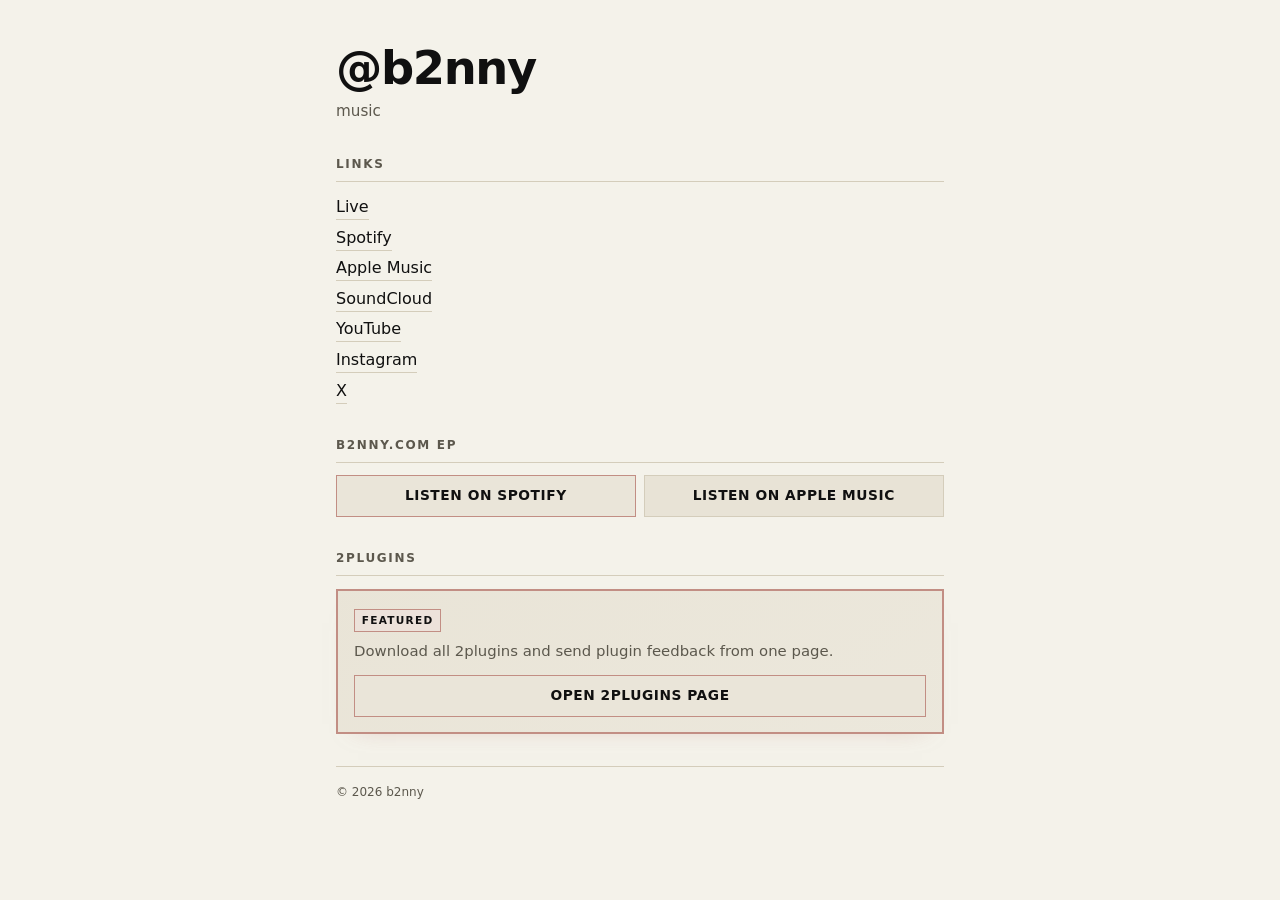
==== commit 2edefab1: "Add minimal live page with Twitch stream + custom chat" ====
--- a/index.html
+++ b/index.html
@@ -171,6 +171,7 @@
     <section class="section" aria-label="Links">
       <h2>links</h2>
       <ul class="linkList">
+        <li><a href="/live.html">Live</a></li>
         <li><a href="https://open.spotify.com/artist/2tbEf5RXMJ4XXwssBVlJ2B" target="_blank" rel="noopener">Spotify</a></li>
         <li><a href="https://music.apple.com/us/artist/b2nny/1541506202" target="_blank" rel="noopener">Apple Music</a></li>
         <li><a href="https://soundcloud.com/b2nny" target="_blank" rel="noopener">SoundCloud</a></li>
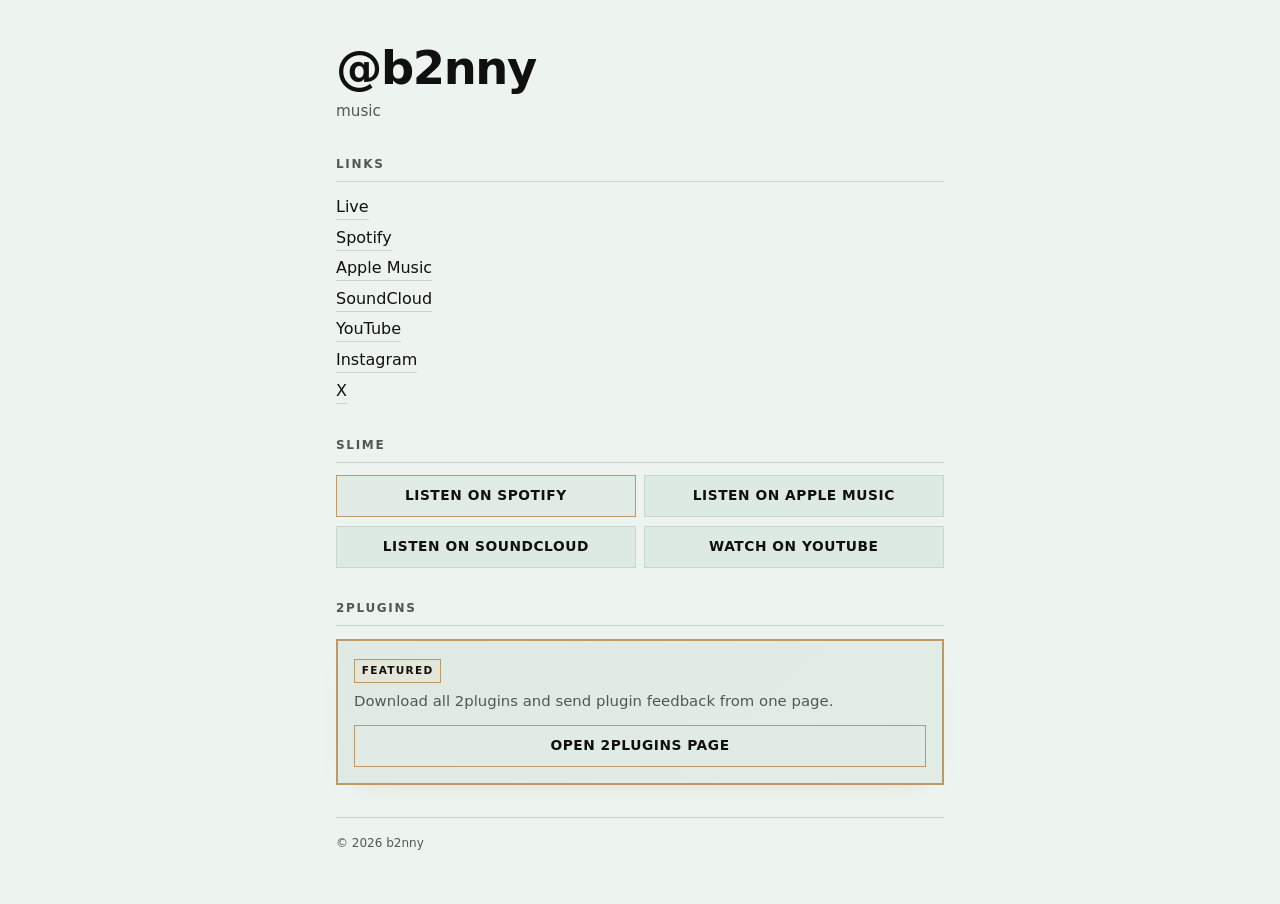
==== commit d1e3e211: "Update homepage spotlight to feature Slime release. Replace the previous EP section with direct Spot" ====
--- a/index.html
+++ b/index.html
@@ -181,11 +181,13 @@
       </ul>
     </section>
 
-    <section class="section" aria-label="EP">
-      <h2>b2nny.com ep</h2>
+    <section class="section" aria-label="Slime">
+      <h2>slime</h2>
       <div class="buttonRow">
-        <a class="btn btnPrimary magnetic" href="https://open.spotify.com/album/0DhLFrHPQ6cCvOoFG92PVm?si=OiCGpN8NQou6cqoUvgsG4g" target="_blank" rel="noopener">Listen on Spotify</a>
-        <a class="btn magnetic" href="https://music.apple.com/us/album/b2nny-com-ep/6771491359" target="_blank" rel="noopener">Listen on Apple Music</a>
+        <a class="btn btnPrimary magnetic" href="https://open.spotify.com/track/41XZ4nf85XGTT6BUaopBPm?si=bb6b7f593f0b4eea" target="_blank" rel="noopener">Listen on Spotify</a>
+        <a class="btn magnetic" href="https://music.apple.com/us/album/slime-single/6778232616" target="_blank" rel="noopener">Listen on Apple Music</a>
+        <a class="btn magnetic" href="https://soundcloud.com/b2nny/slime?utm_source=clipboard&utm_medium=text&utm_campaign=social_sharing" target="_blank" rel="noopener">Listen on SoundCloud</a>
+        <a class="btn magnetic" href="https://youtu.be/KBxSo4kL-J8?si=et22AO7Eziqbv85e" target="_blank" rel="noopener">Watch on YouTube</a>
       </div>
     </section>
 
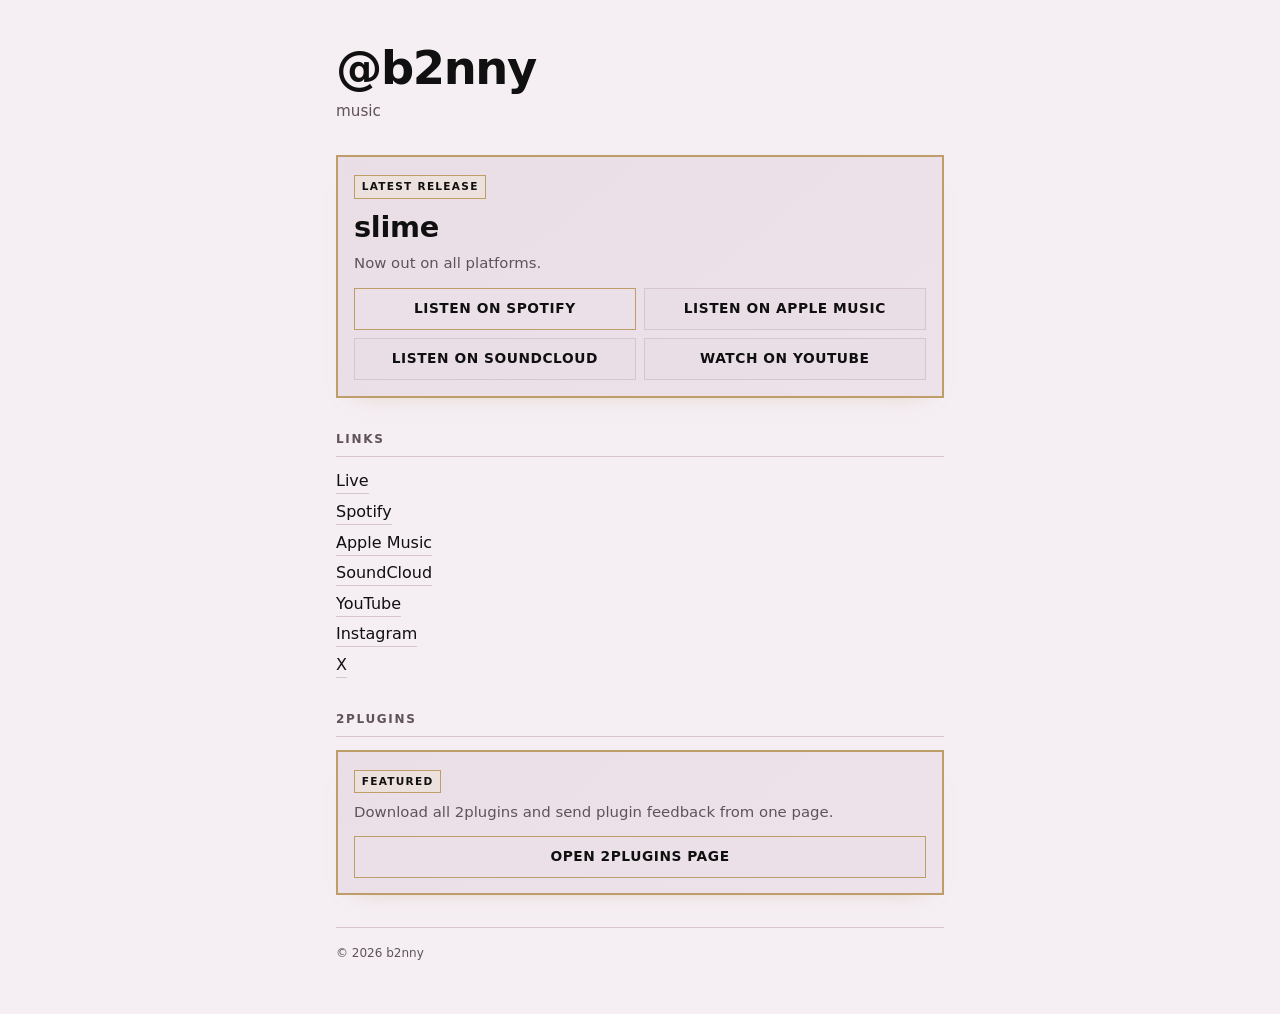
==== commit 36ea2758: "Add pinned Latest Release card for Slime. Promote the new single directly under the header with stre" ====
--- a/index.html
+++ b/index.html
@@ -124,6 +124,43 @@
       border-color: var(--accent);
       background: color-mix(in srgb, var(--surface) 66%, var(--bg));
     }
+    .latestRelease {
+      margin-bottom: 2rem;
+      border: 2px solid var(--accent);
+      background:
+        linear-gradient(
+          140deg,
+          color-mix(in srgb, var(--surface) 76%, var(--bg) 24%) 0%,
+          color-mix(in srgb, var(--surface) 58%, var(--bg) 42%) 100%
+        );
+      padding: 1rem;
+      box-shadow: 0 12px 24px -22px color-mix(in srgb, var(--accent) 65%, transparent);
+    }
+    .latestRelease .kicker {
+      display: inline-block;
+      margin-bottom: 0.45rem;
+      font-size: 0.66rem;
+      letter-spacing: 0.12em;
+      text-transform: uppercase;
+      font-weight: 800;
+      border: 1px solid var(--accent);
+      padding: 0.18rem 0.42rem;
+      background: color-mix(in srgb, var(--accent) 16%, var(--bg));
+    }
+    .latestRelease h2 {
+      border: 0;
+      margin: 0 0 0.2rem;
+      padding: 0;
+      font-size: clamp(1.3rem, 4.8vw, 1.8rem);
+      letter-spacing: -0.01em;
+      text-transform: none;
+      color: var(--fg);
+    }
+    .latestRelease p {
+      color: var(--muted);
+      margin-bottom: 0.8rem;
+      font-size: 0.93rem;
+    }
     .pluginSpotlight {
       border: 2px solid var(--accent);
       background:
@@ -167,6 +204,18 @@
       <h1>@b2nny</h1>
       <p class="tagline">music</p>
     </header>
+
+    <section class="latestRelease" aria-label="Latest Release">
+      <span class="kicker">Latest Release</span>
+      <h2>slime</h2>
+      <p>Now out on all platforms.</p>
+      <div class="buttonRow">
+        <a class="btn btnPrimary magnetic" href="https://open.spotify.com/track/41XZ4nf85XGTT6BUaopBPm?si=bb6b7f593f0b4eea" target="_blank" rel="noopener">Listen on Spotify</a>
+        <a class="btn magnetic" href="https://music.apple.com/us/album/slime-single/6778232616" target="_blank" rel="noopener">Listen on Apple Music</a>
+        <a class="btn magnetic" href="https://soundcloud.com/b2nny/slime?utm_source=clipboard&utm_medium=text&utm_campaign=social_sharing" target="_blank" rel="noopener">Listen on SoundCloud</a>
+        <a class="btn magnetic" href="https://youtu.be/KBxSo4kL-J8?si=et22AO7Eziqbv85e" target="_blank" rel="noopener">Watch on YouTube</a>
+      </div>
+    </section>
 
     <section class="section" aria-label="Links">
       <h2>links</h2>
@@ -179,16 +228,6 @@
         <li><a href="https://instagram.com/b2nnyy" target="_blank" rel="noopener">Instagram</a></li>
         <li><a href="https://x.com/b2nnny" target="_blank" rel="noopener">X</a></li>
       </ul>
-    </section>
-
-    <section class="section" aria-label="Slime">
-      <h2>slime</h2>
-      <div class="buttonRow">
-        <a class="btn btnPrimary magnetic" href="https://open.spotify.com/track/41XZ4nf85XGTT6BUaopBPm?si=bb6b7f593f0b4eea" target="_blank" rel="noopener">Listen on Spotify</a>
-        <a class="btn magnetic" href="https://music.apple.com/us/album/slime-single/6778232616" target="_blank" rel="noopener">Listen on Apple Music</a>
-        <a class="btn magnetic" href="https://soundcloud.com/b2nny/slime?utm_source=clipboard&utm_medium=text&utm_campaign=social_sharing" target="_blank" rel="noopener">Listen on SoundCloud</a>
-        <a class="btn magnetic" href="https://youtu.be/KBxSo4kL-J8?si=et22AO7Eziqbv85e" target="_blank" rel="noopener">Watch on YouTube</a>
-      </div>
     </section>
 
     <section class="section" aria-label="2Plugins">
